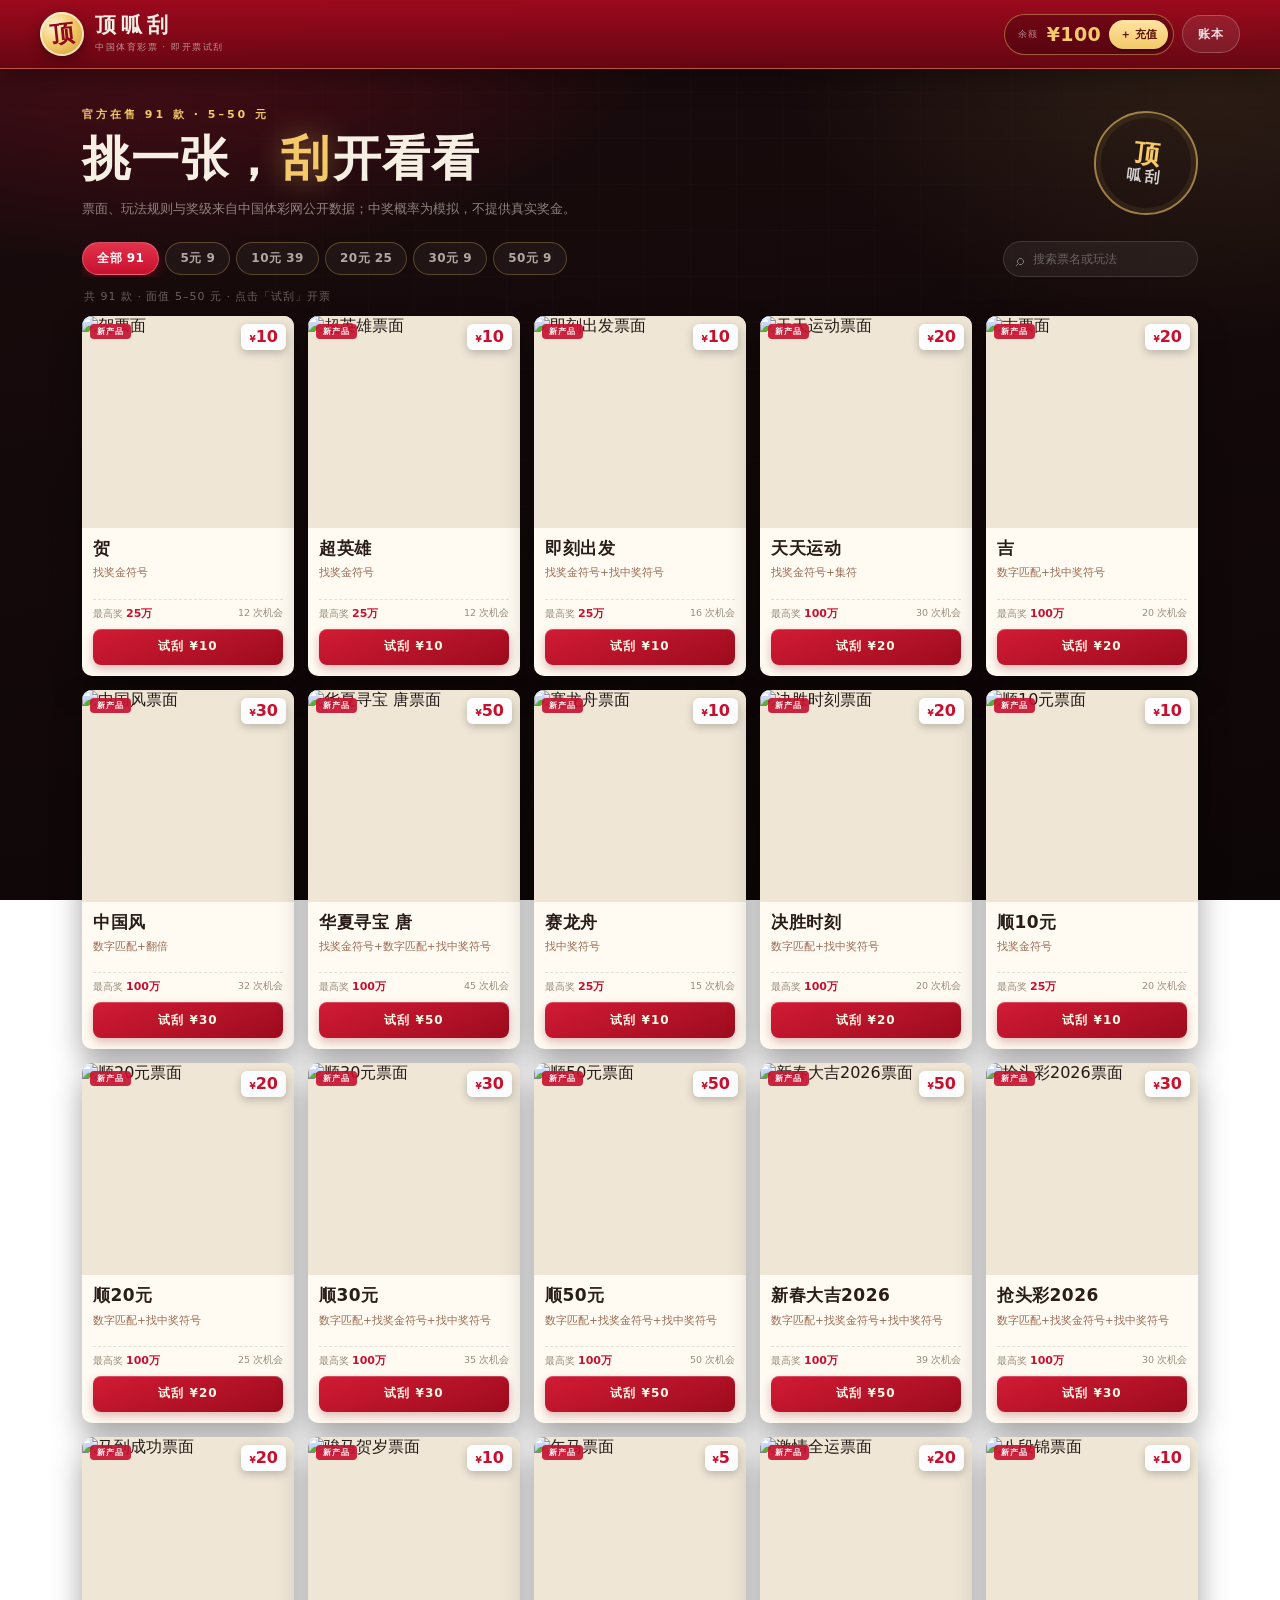
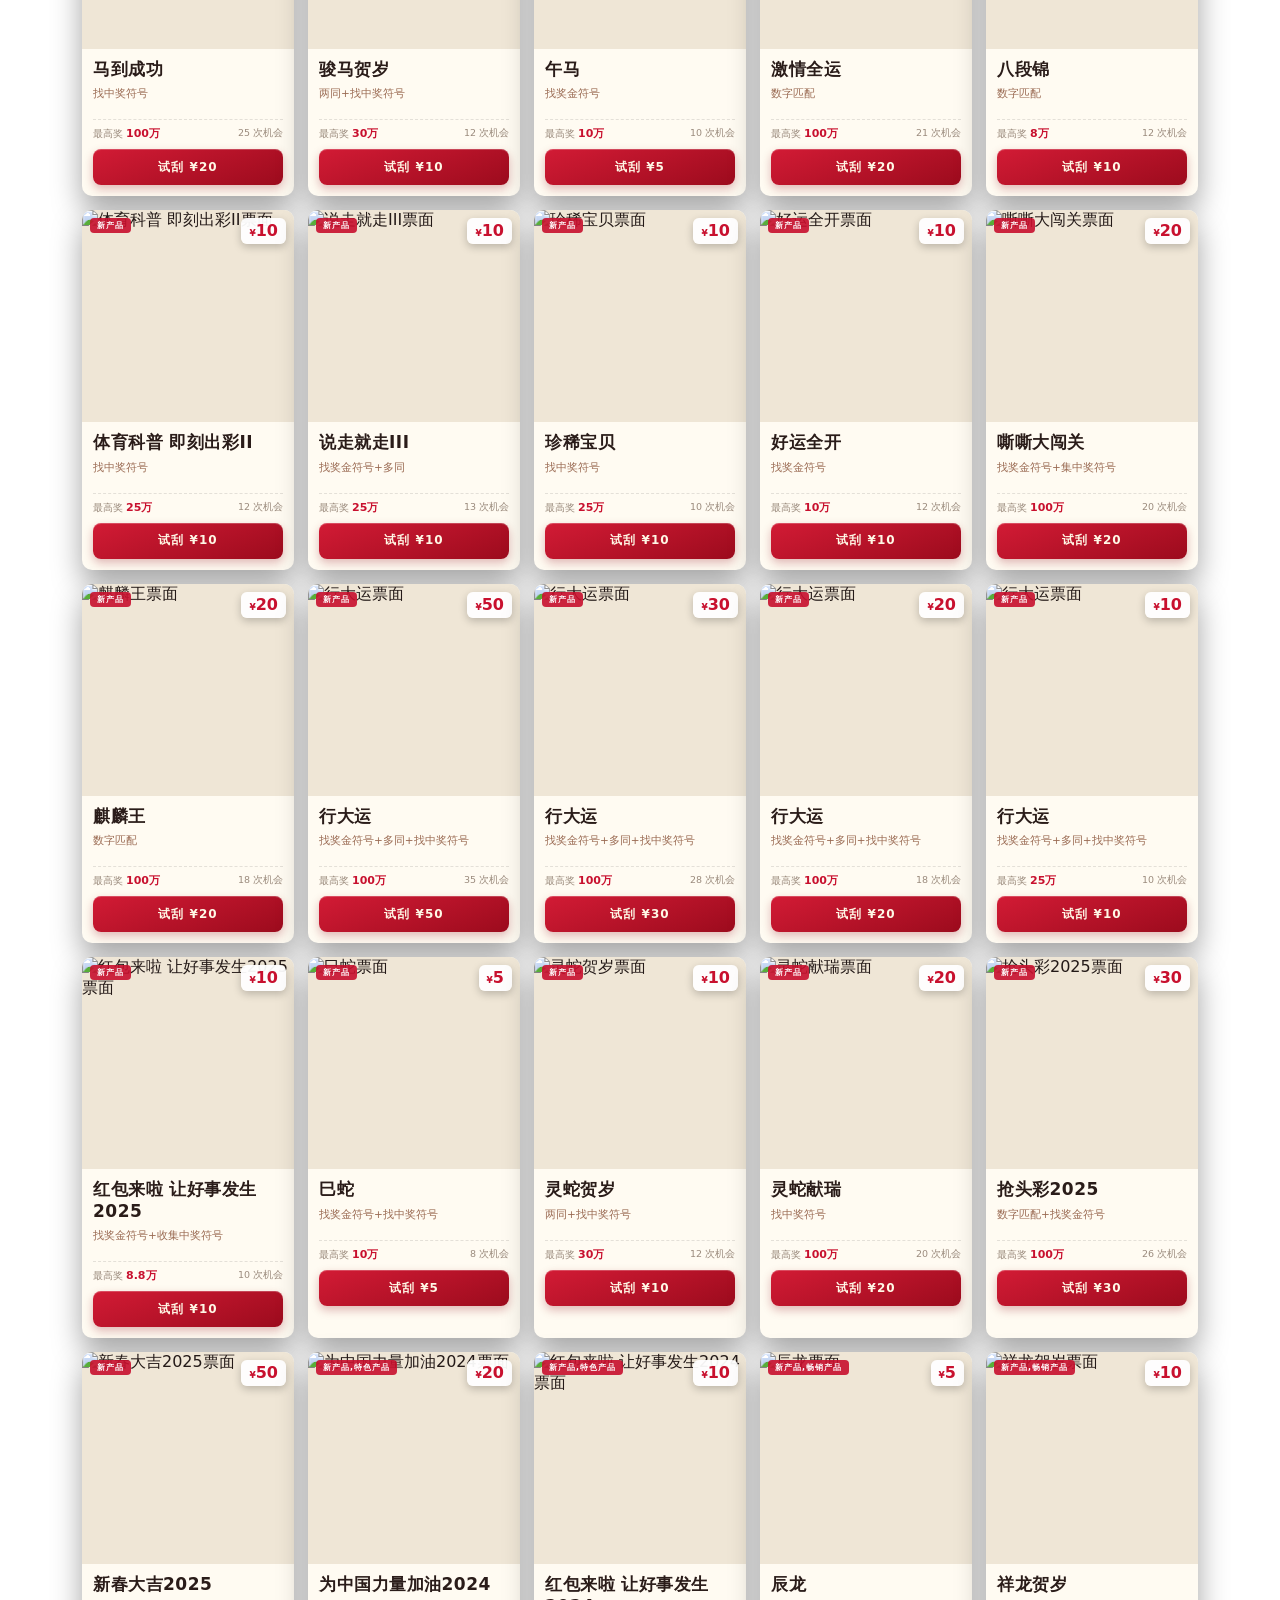
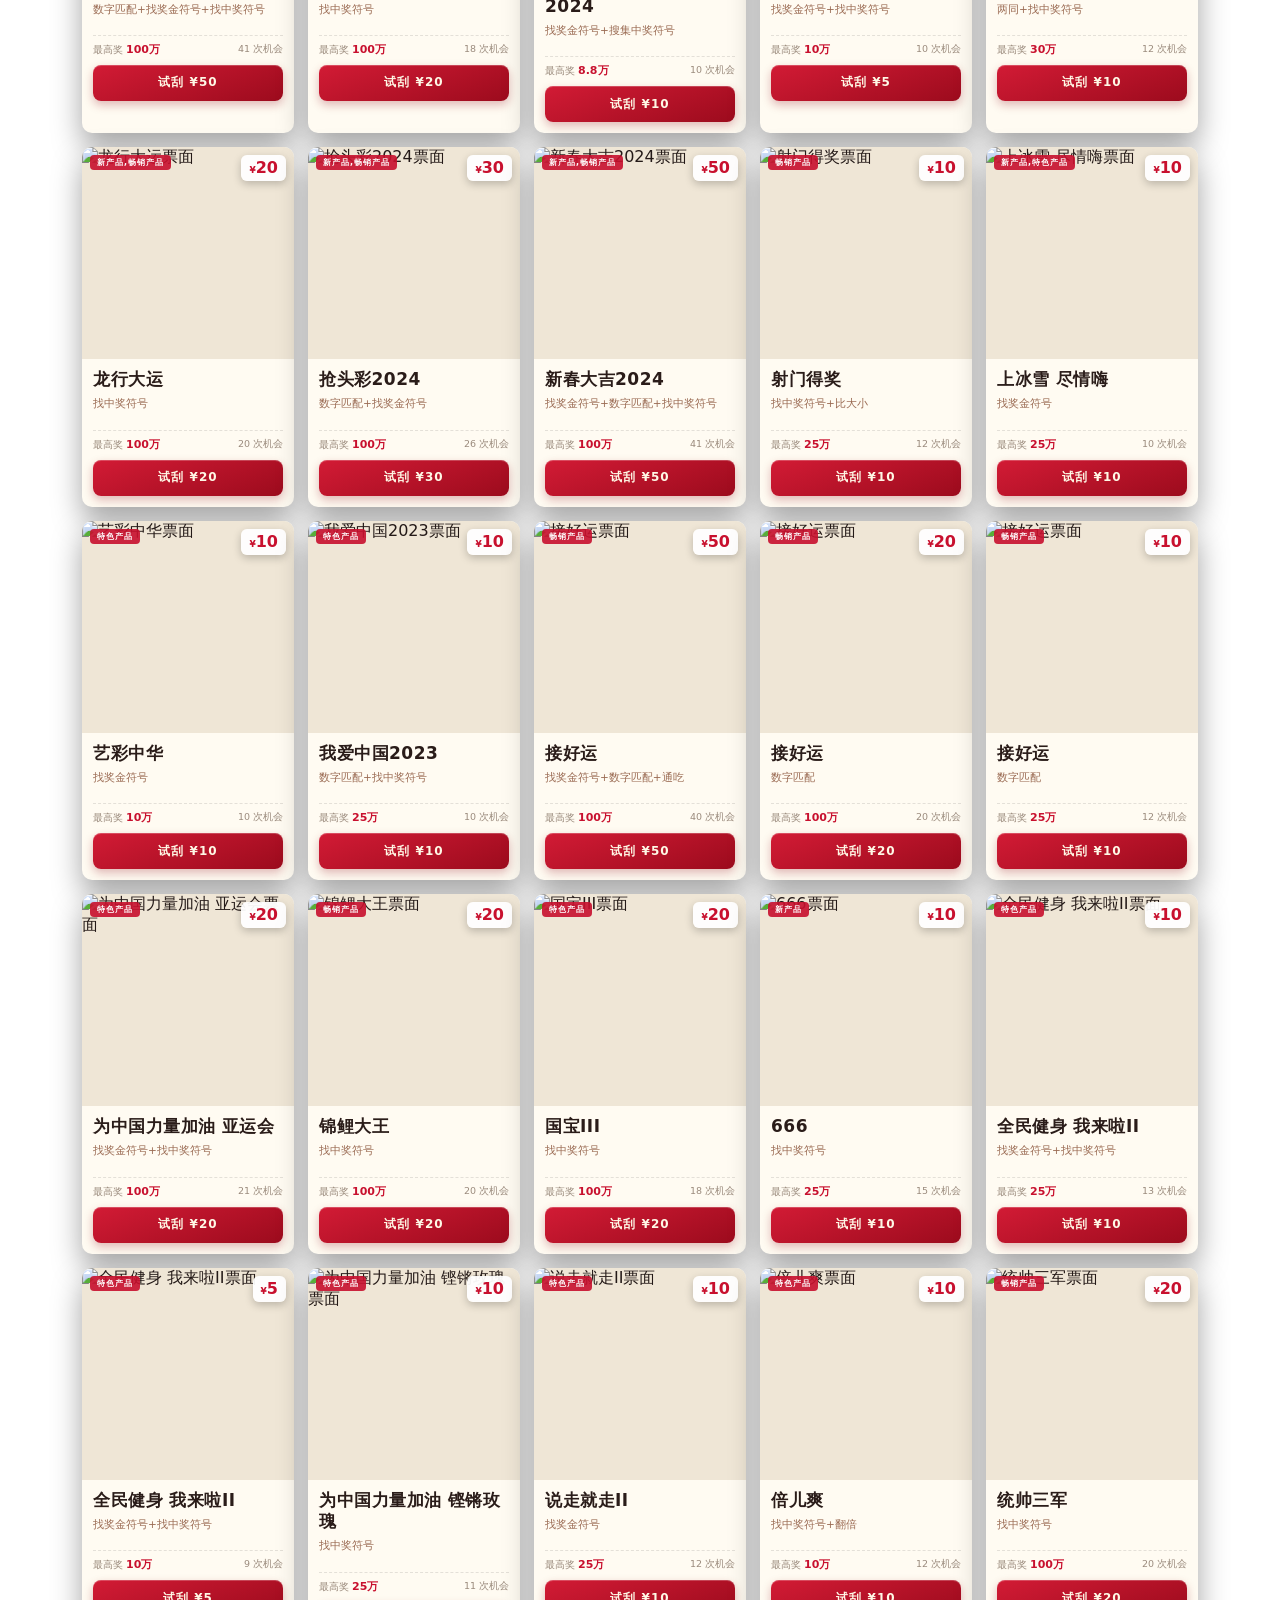
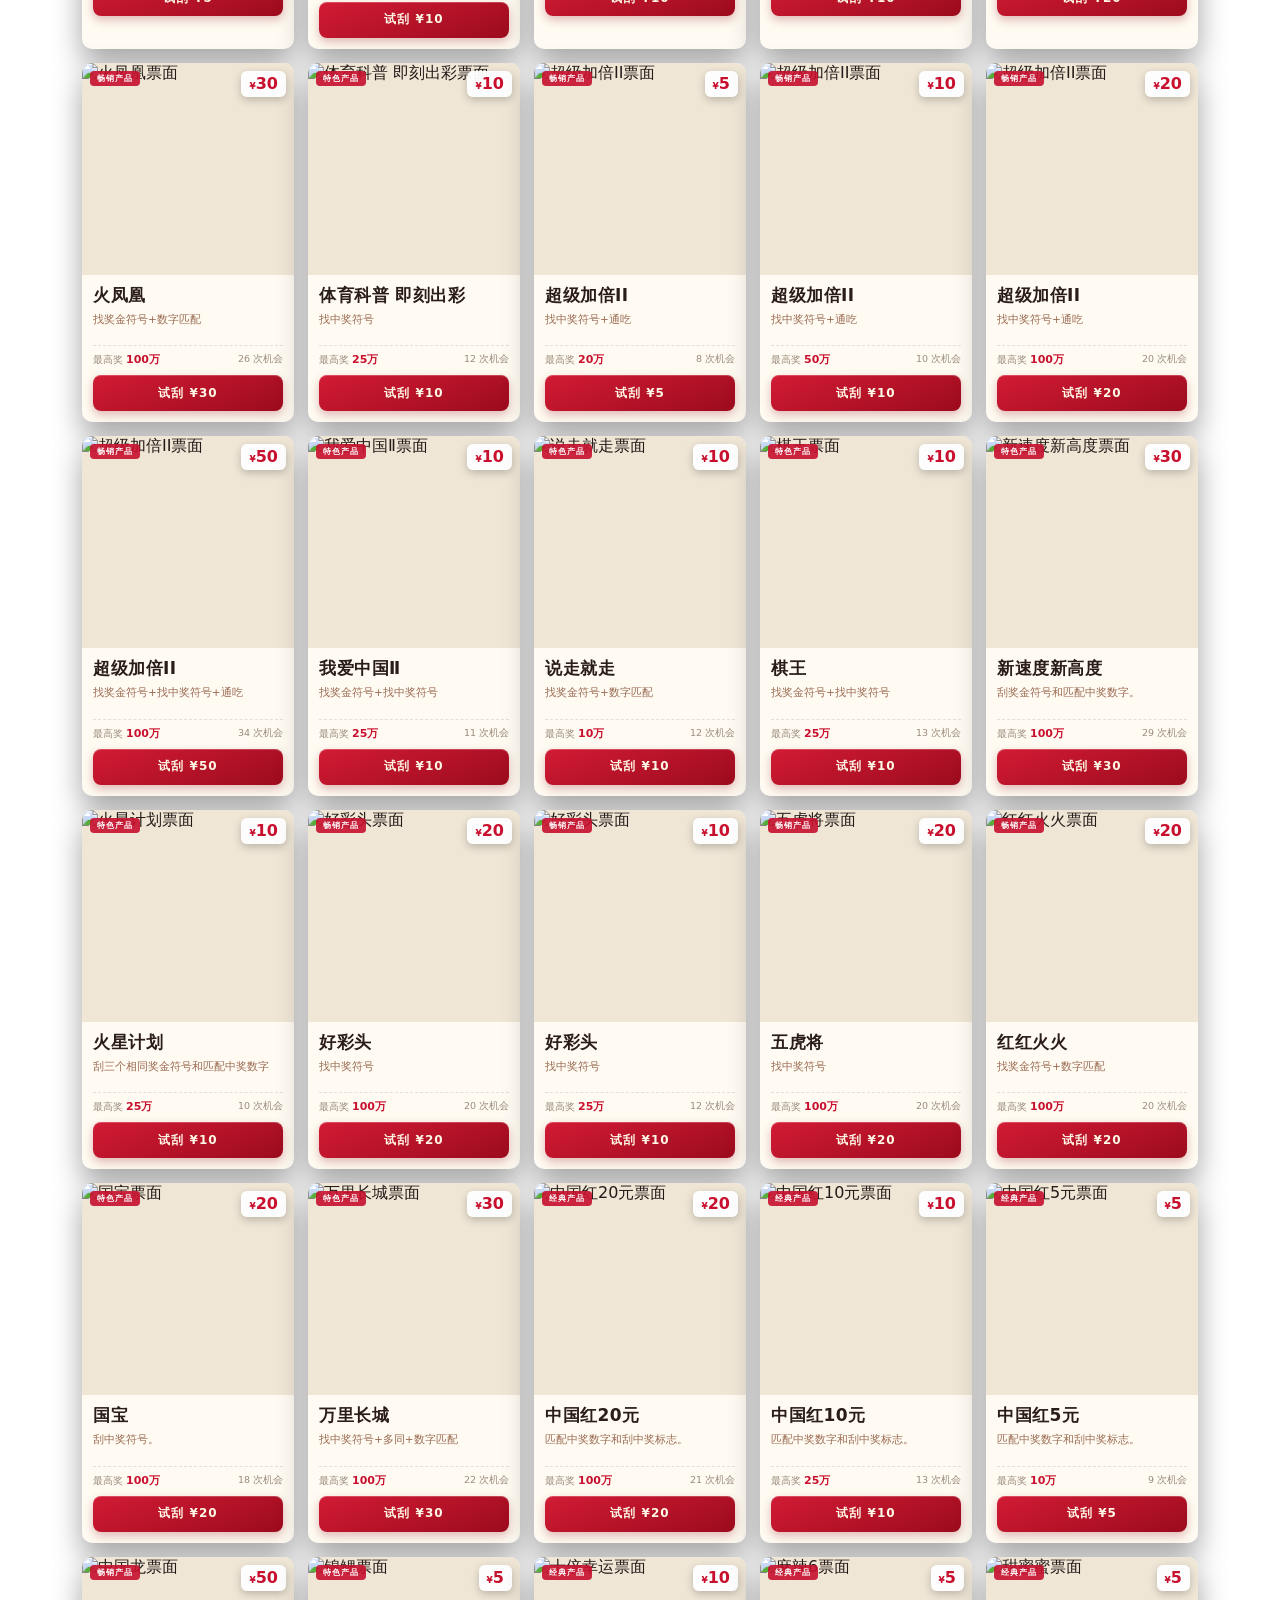
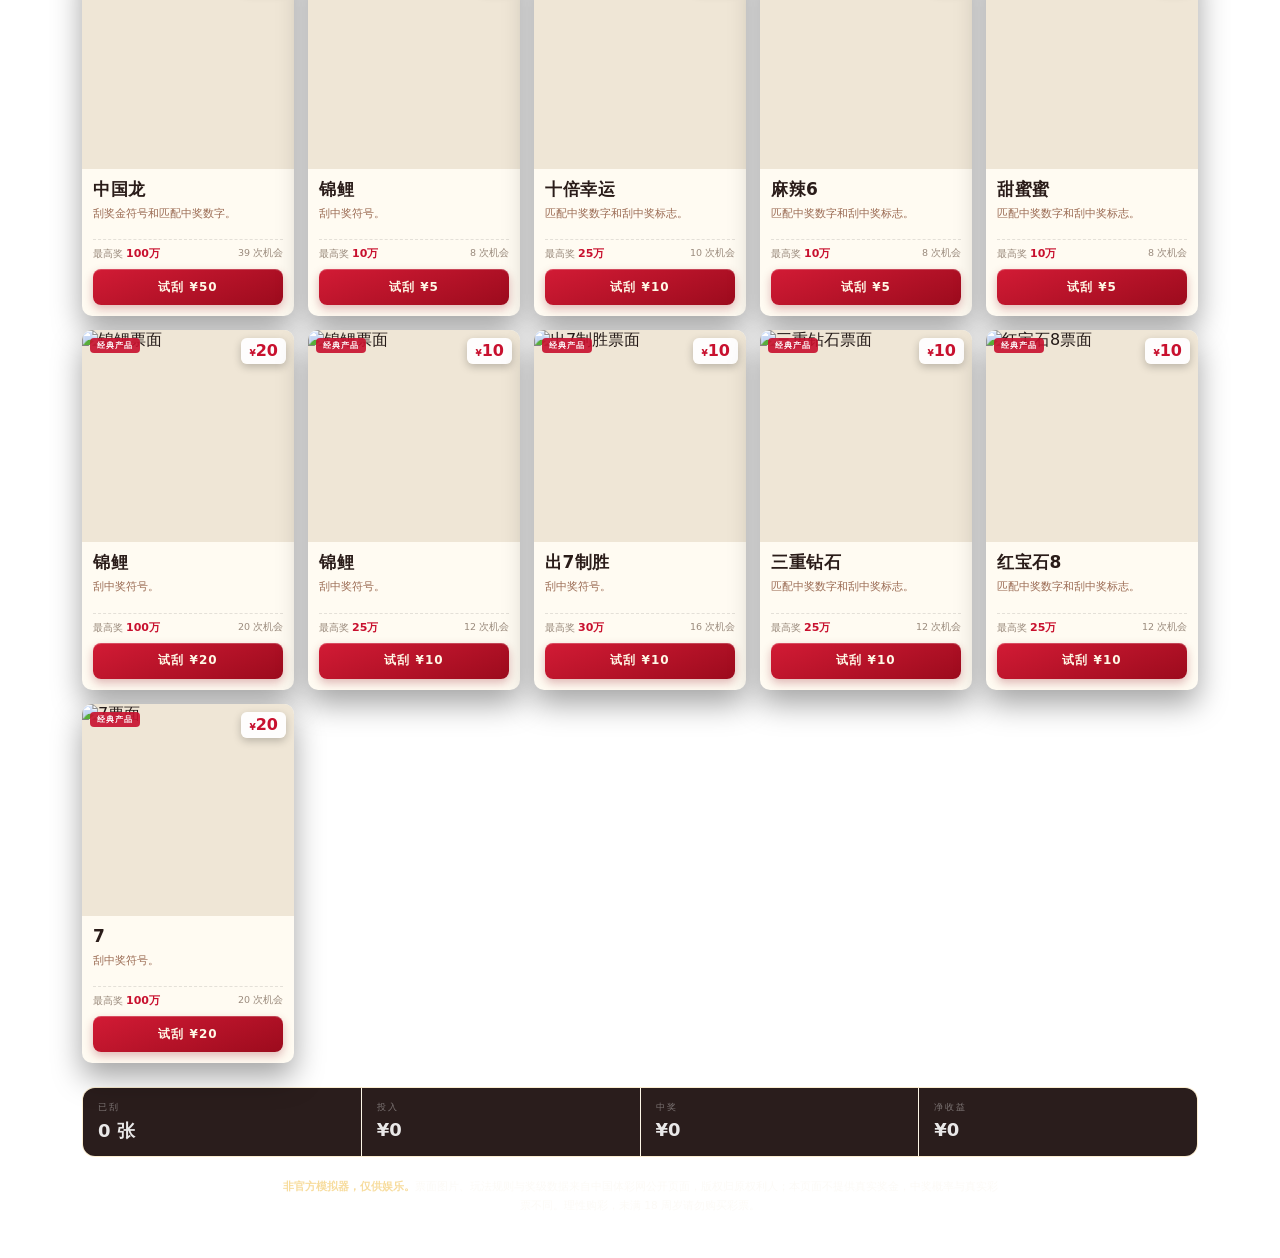
==== sporttery/index.html @ 929746ca "feat: 新增体彩顶呱刮 91 款官方票面试刮" ====
<!DOCTYPE html>
<html lang="zh-CN">
<head>
  <meta charset="UTF-8">
  <meta name="viewport" content="width=device-width, initial-scale=1, viewport-fit=cover">
  <meta name="theme-color" content="#b4121b">
  <title>顶呱刮 · 在线试刮</title>
  <link rel="stylesheet" href="styles.css">
</head>
<body>
  <header class="topbar">
    <div class="brand">
      <span class="brand-badge" aria-hidden="true">顶</span>
      <div class="brand-text">
        <h1>顶呱刮</h1>
        <p>中国体育彩票 · 即开票试刮</p>
      </div>
    </div>
    <div class="top-actions">
      <div class="wallet" id="wallet">
        <span>余额</span>
        <b id="balance">¥100</b>
        <button id="btn-charge" type="button">＋ 充值</button>
      </div>
      <button class="icon-btn" id="btn-stats" type="button">账本</button>
    </div>
  </header>

  <main>
    <section class="hero">
      <div class="hero-copy">
        <p class="kicker">官方在售 91 款 · 5–50 元</p>
        <h2>挑一张，<em>刮</em>开看看</h2>
        <p class="hero-sub">票面、玩法规则与奖级来自中国体彩网公开数据；中奖概率为模拟，不提供真实奖金。</p>
      </div>
      <div class="hero-mark" aria-hidden="true">
        <span>顶</span>
        <b>呱刮</b>
      </div>
    </section>

    <section class="toolbar" aria-label="筛选票种">
      <div class="chips" id="price-chips"></div>
      <label class="search">
        <span aria-hidden="true">⌕</span>
        <input id="search" type="search" placeholder="搜索票名或玩法" autocomplete="off">
      </label>
    </section>

    <p class="result-count" id="result-count"></p>

    <section class="rack" id="rack" aria-label="顶呱刮票库"></section>

    <section class="ledger" aria-label="本局统计">
      <div class="ledger-item"><span>已刮</span><b id="stat-count">0 张</b></div>
      <div class="ledger-item"><span>投入</span><b id="stat-spent">¥0</b></div>
      <div class="ledger-item"><span>中奖</span><b id="stat-won">¥0</b></div>
      <div class="ledger-item"><span>净收益</span><b id="stat-net">¥0</b></div>
    </section>

    <p class="disclaimer">
      <b>非官方模拟器，仅供娱乐。</b>票面图片、玩法规则与奖级数据来自中国体彩网公开页面，版权归原权利人；本页面不提供真实奖金，中奖概率与真实彩票不同。理性购彩，未满 18 周岁请勿购买彩票。
    </p>
  </main>

  <!-- ══════════ 试刮弹层 ══════════ -->
  <div class="modal" id="play-modal" hidden>
    <div class="modal-bg" data-close-play></div>

    <div class="play-panel" role="dialog" aria-modal="true" aria-labelledby="ticket-name">
      <button class="close-btn" id="close-play" type="button" aria-label="关闭">✕</button>

      <div class="ticket-stage">
        <div class="dgg-ticket" id="dgg-ticket">
          <img class="dgg-layer dgg-head" id="layer-head" alt="">
          <div class="dgg-scratch" id="scratch-zone">
            <img class="dgg-layer dgg-mid" id="layer-mid" alt="">
            <img class="dgg-layer dgg-result" id="layer-result" alt="">
            <canvas id="scratch-canvas" aria-label="刮开涂层"></canvas>
            <div class="scratch-hint" id="scratch-hint">
              <span aria-hidden="true">👆</span>按住鼠标 / 手指刮开
            </div>
          </div>
          <img class="dgg-layer dgg-foot" id="layer-foot" alt="">
        </div>
      </div>

      <div class="ticket-info">
        <div>
          <h3 id="ticket-name">—</h3>
          <p id="ticket-play">—</p>
        </div>
        <div class="ticket-face">¥<b id="ticket-price">0</b></div>
      </div>

      <div class="progress">
        <div class="progress-bar"><i id="progress-fill"></i></div>
        <span id="progress-text">已刮开 0%</span>
      </div>

      <div class="play-result" id="play-result" hidden>
        <div class="result-badge" id="result-badge"></div>
        <div class="result-actions" id="result-actions">
          <button class="btn gold" id="btn-redeem" type="button" data-act="redeem">兑奖入账</button>
          <button class="btn red" type="button" data-act="again">再来一张</button>
          <button class="btn ghost" type="button" data-act="stop">收手</button>
        </div>
      </div>

      <details class="rules" id="rules">
        <summary>玩法与奖级 <span id="ticket-chance"></span></summary>
        <p id="ticket-rule"></p>
        <div class="grades" id="grade-list"></div>
      </details>
    </div>
  </div>

  <!-- ══════════ 账本弹层 ══════════ -->
  <div class="modal" id="stats-modal" hidden>
    <div class="modal-bg" data-close-stats></div>

    <div class="stats-panel" role="dialog" aria-modal="true" aria-labelledby="stats-title">
      <header class="stats-head">
        <div>
          <p class="kicker">SCRATCH BOOK</p>
          <h2 id="stats-title">我的试刮账本</h2>
        </div>
        <button class="close-btn close-btn--inline" id="close-stats" type="button" aria-label="关闭">✕</button>
      </header>

      <div class="stats-grid" id="stats-grid"></div>

      <h3 class="stats-sub">最近试刮</h3>
      <ul class="history" id="history-list"></ul>

      <div class="stats-actions">
        <button class="btn gold" id="btn-charge-stats" type="button">模拟充值 ¥100</button>
        <button class="btn ghost" id="btn-reset" type="button">清空记录，重新开始</button>
      </div>

      <p class="stats-note">余额与记录仅保存在本机浏览器（localStorage）。本模拟器不提供真实奖金。</p>
    </div>
  </div>

  <div class="toast" id="toast" role="status" aria-live="polite"></div>

  <script src="tickets.js"></script>
  <script src="app.js"></script>
</body>
</html>
---- sporttery/styles.css ----
/* ═══════════════════════════════════════════════
   中国体育彩票 · 顶呱刮 在线试刮
   ═══════════════════════════════════════════════ */

:root {
  --bg: #150b0c;
  --bg-2: #221012;
  --red: #c8102e;
  --red-2: #8e0a1c;
  --red-soft: #e3324b;
  --gold: #f3c969;
  --gold-2: #d9a53c;
  --paper: #fffbf2;
  --ink: #241a18;
  --muted: #8b7a72;
  --line: rgba(36, 26, 24, 0.12);
  --font-sans: "PingFang SC", "Hiragino Sans GB", "Microsoft YaHei",
    "Noto Sans SC", system-ui, -apple-system, sans-serif;
  --font-num: "Bahnschrift", "DIN Alternate", "Segoe UI", "PingFang SC",
    system-ui, sans-serif;
}

*,
*::before,
*::after {
  box-sizing: border-box;
}

[hidden] {
  display: none !important;
}

html {
  -webkit-text-size-adjust: 100%;
}

body {
  margin: 0;
  min-height: 100vh;
  color: #f6efe4;
  font-family: var(--font-sans);
  background:
    radial-gradient(900px 520px at 12% -6%, rgba(200, 16, 46, 0.4), transparent 62%),
    radial-gradient(800px 600px at 95% 2%, rgba(243, 201, 105, 0.12), transparent 55%),
    linear-gradient(170deg, #1a0c0e 0%, #120809 60%, #0d0607 100%);
  background-attachment: fixed;
  -webkit-font-smoothing: antialiased;
  overflow-x: hidden;
}

body::before {
  content: "";
  position: fixed;
  inset: 0;
  z-index: 0;
  pointer-events: none;
  background-image:
    linear-gradient(rgba(255, 255, 255, 0.016) 1px, transparent 1px),
    linear-gradient(90deg, rgba(255, 255, 255, 0.016) 1px, transparent 1px);
  background-size: 46px 46px;
  mask-image: radial-gradient(circle at 50% 18%, #000 18%, transparent 78%);
}

body.is-locked {
  overflow: hidden;
}

button {
  font-family: inherit;
  color: inherit;
}

/* ─────────── 顶栏 ─────────── */

.topbar {
  position: sticky;
  top: 0;
  z-index: 30;
  display: flex;
  align-items: center;
  justify-content: space-between;
  gap: 14px;
  flex-wrap: wrap;
  padding: 12px clamp(14px, 4vw, 40px);
  background: linear-gradient(180deg, rgba(160, 10, 30, 0.96), rgba(105, 6, 19, 0.96));
  border-bottom: 1px solid rgba(243, 201, 105, 0.4);
  box-shadow: 0 10px 28px rgba(0, 0, 0, 0.35);
  backdrop-filter: blur(10px);
}

.brand {
  display: flex;
  align-items: center;
  gap: 11px;
}

.brand-badge {
  width: 44px;
  height: 44px;
  display: grid;
  place-items: center;
  border-radius: 50%;
  background: radial-gradient(circle at 35% 30%, #fff3d4, #f3c969 45%, #c8922d);
  color: #8e0a1c;
  font-size: 24px;
  font-weight: 900;
  box-shadow:
    inset 0 0 0 2px rgba(255, 255, 255, 0.6),
    0 5px 14px rgba(0, 0, 0, 0.35);
  transform: rotate(-6deg);
}

.brand-text h1 {
  margin: 0;
  font-size: 21px;
  font-weight: 900;
  letter-spacing: 5px;
  line-height: 1.1;
}

.brand-text p {
  margin: 3px 0 0;
  font-size: 9px;
  letter-spacing: 1.5px;
  color: rgba(255, 255, 255, 0.55);
}

.top-actions {
  display: flex;
  align-items: center;
  gap: 8px;
  flex-wrap: wrap;
}

.wallet {
  display: flex;
  align-items: center;
  gap: 8px;
  padding: 5px 5px 5px 13px;
  border-radius: 999px;
  background: rgba(0, 0, 0, 0.22);
  border: 1px solid rgba(243, 201, 105, 0.45);
}

.wallet span {
  font-size: 9px;
  letter-spacing: 1.5px;
  color: rgba(255, 255, 255, 0.5);
}

.wallet b {
  font-family: var(--font-num);
  font-size: 19px;
  color: var(--gold);
  letter-spacing: 0.4px;
}

.wallet.is-bumping b {
  animation: bump 0.5s ease;
}

.wallet.is-shaking {
  animation: shake 0.4s ease;
  border-color: #ff8a95;
}

.wallet button {
  border: 0;
  border-radius: 999px;
  padding: 7px 11px;
  font-size: 11px;
  font-weight: 800;
  color: #5b1008;
  background: linear-gradient(180deg, #ffe3a1, var(--gold));
  cursor: pointer;
  box-shadow: 0 2px 0 rgba(0, 0, 0, 0.25);
}

.wallet button:hover {
  filter: brightness(1.06);
}

.icon-btn {
  height: 38px;
  padding: 0 15px;
  border-radius: 999px;
  border: 1px solid rgba(255, 255, 255, 0.22);
  background: rgba(255, 255, 255, 0.08);
  color: rgba(255, 255, 255, 0.85);
  font-size: 12px;
  font-weight: 700;
  letter-spacing: 1px;
  cursor: pointer;
}

.icon-btn:hover {
  background: rgba(255, 255, 255, 0.14);
}

/* ─────────── 主体 ─────────── */

main {
  position: relative;
  z-index: 1;
  width: min(1180px, 100%);
  margin: 0 auto;
  padding: clamp(20px, 3.6vw, 38px) clamp(14px, 4vw, 32px) 44px;
}

.hero {
  display: flex;
  align-items: center;
  justify-content: space-between;
  gap: 20px;
  margin-bottom: 22px;
}

.kicker {
  margin: 0 0 10px;
  font-size: 11px;
  letter-spacing: 3px;
  color: var(--gold);
  font-weight: 700;
}

.hero h2 {
  margin: 0;
  font-size: clamp(30px, 5vw, 48px);
  line-height: 1.12;
  letter-spacing: 1px;
  font-weight: 900;
}

.hero h2 em {
  font-style: normal;
  color: var(--gold);
  text-shadow: 0 0 30px rgba(243, 201, 105, 0.45);
  padding: 0 3px;
}

.hero-sub {
  margin: 12px 0 0;
  max-width: 620px;
  font-size: 13px;
  line-height: 1.65;
  color: rgba(246, 239, 228, 0.52);
}

.hero-mark {
  flex: none;
  width: 104px;
  height: 104px;
  display: grid;
  place-content: center;
  gap: 0;
  border: 2px solid rgba(243, 201, 105, 0.6);
  border-radius: 50%;
  text-align: center;
  transform: rotate(7deg);
  box-shadow: inset 0 0 0 5px rgba(243, 201, 105, 0.08);
}

.hero-mark span {
  font-size: 26px;
  font-weight: 900;
  color: var(--gold);
  line-height: 1;
}

.hero-mark b {
  font-size: 15px;
  letter-spacing: 3px;
  color: rgba(255, 255, 255, 0.8);
  font-weight: 800;
}

/* ─────────── 筛选 ─────────── */

.toolbar {
  display: flex;
  align-items: center;
  justify-content: space-between;
  gap: 12px;
  flex-wrap: wrap;
  margin-bottom: 12px;
}

.chips {
  display: flex;
  gap: 6px;
  overflow-x: auto;
  padding-bottom: 2px;
  scrollbar-width: none;
}

.chips::-webkit-scrollbar {
  display: none;
}

.chip {
  flex: none;
  border: 1px solid rgba(243, 201, 105, 0.28);
  background: rgba(255, 255, 255, 0.045);
  color: rgba(246, 239, 228, 0.68);
  border-radius: 999px;
  padding: 7px 14px;
  font-size: 12px;
  font-weight: 700;
  letter-spacing: 0.5px;
  cursor: pointer;
  transition: background 0.15s ease, color 0.15s ease;
}

.chip:hover {
  background: rgba(255, 255, 255, 0.09);
}

.chip.is-active {
  background: linear-gradient(180deg, var(--red-soft), var(--red));
  border-color: rgba(255, 255, 255, 0.25);
  color: #fff;
  box-shadow: 0 4px 12px rgba(200, 16, 46, 0.35);
}

.search {
  display: flex;
  align-items: center;
  gap: 7px;
  min-width: 190px;
  padding: 0 12px;
  height: 36px;
  border-radius: 999px;
  background: rgba(255, 255, 255, 0.06);
  border: 1px solid rgba(255, 255, 255, 0.12);
  color: rgba(255, 255, 255, 0.4);
}

.search input {
  width: 100%;
  border: 0;
  outline: 0;
  background: none;
  color: #fff;
  font-size: 12px;
}

.search input::placeholder {
  color: rgba(255, 255, 255, 0.32);
}

.result-count {
  margin: 0 2px 12px;
  font-size: 11px;
  letter-spacing: 1px;
  color: rgba(246, 239, 228, 0.38);
}

/* ─────────── 票库 ─────────── */

.rack {
  display: grid;
  grid-template-columns: repeat(auto-fill, minmax(176px, 1fr));
  gap: 14px;
}

.ticket-card {
  display: flex;
  flex-direction: column;
  overflow: hidden;
  border-radius: 10px;
  background: var(--paper);
  color: var(--ink);
  box-shadow: 0 14px 30px rgba(0, 0, 0, 0.36);
  transform: translateY(0);
  transition: transform 0.2s ease, box-shadow 0.2s ease;
  animation: cardIn 0.4s ease both;
}

.ticket-card:hover {
  transform: translateY(-4px);
  box-shadow: 0 22px 40px rgba(0, 0, 0, 0.46);
}

.card-art {
  position: relative;
  aspect-ratio: 1;
  overflow: hidden;
  background: #efe6d6;
}

.card-art img {
  width: 100%;
  height: 100%;
  object-fit: cover;
  display: block;
  transition: transform 0.3s ease;
}

.ticket-card:hover .card-art img {
  transform: scale(1.025);
}

.card-price {
  position: absolute;
  top: 8px;
  right: 8px;
  z-index: 2;
  padding: 3px 8px 4px;
  border-radius: 6px;
  background: rgba(255, 255, 255, 0.94);
  color: var(--red);
  font-family: var(--font-num);
  font-size: 16px;
  font-weight: 800;
  box-shadow: 0 3px 8px rgba(0, 0, 0, 0.22);
}

.card-price i {
  font-style: normal;
  font-size: 9px;
}

.card-tag {
  position: absolute;
  top: 8px;
  left: 8px;
  z-index: 2;
  padding: 2px 7px;
  border-radius: 4px;
  background: rgba(200, 16, 46, 0.9);
  color: #fff;
  font-size: 8px;
  font-weight: 700;
  letter-spacing: 1px;
}

.card-body {
  display: flex;
  flex-direction: column;
  flex: 1;
  gap: 6px;
  padding: 10px 11px 11px;
}

.card-body h3 {
  margin: 0;
  font-size: 17px;
  line-height: 1.25;
  font-weight: 900;
  letter-spacing: 0.5px;
  color: #2a1c19;
}

.card-play {
  margin: 0;
  min-height: 2.6em;
  font-size: 10.5px;
  line-height: 1.35;
  color: #9a6a52;
  display: -webkit-box;
  -webkit-line-clamp: 2;
  -webkit-box-orient: vertical;
  overflow: hidden;
}

.card-meta {
  display: flex;
  align-items: center;
  justify-content: space-between;
  gap: 6px;
  padding-top: 6px;
  border-top: 1px dashed var(--line);
  font-size: 9.5px;
  color: #9a8a7c;
}

.card-meta b {
  font-family: var(--font-num);
  color: var(--red);
  font-size: 11px;
}

.buy-btn {
  margin-top: 2px;
  min-height: 36px;
  border: 0;
  border-radius: 8px;
  background: linear-gradient(160deg, #d21b35, #9c0b1d);
  color: #fff8e6;
  font-size: 12px;
  font-weight: 800;
  letter-spacing: 1px;
  cursor: pointer;
  box-shadow:
    inset 0 1px 0 rgba(255, 255, 255, 0.22),
    0 4px 10px rgba(140, 10, 25, 0.28);
  transition: filter 0.15s ease, transform 0.15s ease;
}

.buy-btn:hover {
  filter: brightness(1.08);
  transform: translateY(-1px);
}

.buy-btn:active {
  transform: translateY(1px);
}

.buy-btn.is-insufficient {
  background: #ded4c6;
  color: #9b8d80;
  box-shadow: none;
}

.empty {
  grid-column: 1 / -1;
  padding: 50px 20px;
  text-align: center;
  color: rgba(246, 239, 228, 0.4);
  font-size: 13px;
}

/* ─────────── 统计条 ─────────── */

.ledger {
  display: grid;
  grid-template-columns: repeat(4, 1fr);
  gap: 1px;
  margin-top: 24px;
  border-radius: 13px;
  overflow: hidden;
  background: rgba(243, 201, 105, 0.16);
  border: 1px solid rgba(243, 201, 105, 0.18);
}

.ledger-item {
  display: flex;
  flex-direction: column;
  gap: 5px;
  padding: 13px 15px;
  background: rgba(24, 10, 11, 0.92);
}

.ledger-item span {
  font-size: 9px;
  letter-spacing: 2px;
  color: rgba(255, 255, 255, 0.38);
}

.ledger-item b {
  font-family: var(--font-num);
  font-size: 18px;
  color: rgba(255, 255, 255, 0.9);
}

.ledger-item b.is-gain {
  color: #75e0a8;
}

.ledger-item b.is-loss {
  color: #ff8c96;
}

.disclaimer {
  max-width: 720px;
  margin: 20px auto 0;
  text-align: center;
  font-size: 10.5px;
  line-height: 1.75;
  color: rgba(246, 239, 228, 0.32);
}

.disclaimer b {
  color: rgba(243, 201, 105, 0.65);
  font-weight: 600;
}

/* ─────────── 弹层 ─────────── */

.modal {
  position: fixed;
  inset: 0;
  z-index: 50;
  display: grid;
  place-items: center;
  padding: clamp(8px, 3vw, 22px);
  overflow-y: auto;
  overscroll-behavior: contain;
}

.modal-bg {
  position: fixed;
  inset: 0;
  background: rgba(9, 3, 4, 0.84);
  backdrop-filter: blur(8px);
  -webkit-backdrop-filter: blur(8px);
  animation: fadeIn 0.24s ease both;
}

.play-panel {
  position: relative;
  z-index: 1;
  width: min(432px, 100%);
  max-height: calc(100dvh - 20px);
  overflow-y: auto;
  padding: 30px 12px 12px;
  border-radius: 20px;
  background:
    radial-gradient(120% 80% at 50% 0%, rgba(243, 201, 105, 0.12), transparent 60%),
    rgba(26, 10, 12, 0.96);
  border: 1px solid rgba(243, 201, 105, 0.24);
  box-shadow: 0 30px 70px rgba(0, 0, 0, 0.55);
  animation: panelIn 0.3s cubic-bezier(0.2, 0.8, 0.3, 1) both;
  scrollbar-width: thin;
}

.close-btn {
  position: absolute;
  top: 8px;
  right: 9px;
  z-index: 6;
  width: 29px;
  height: 29px;
  display: grid;
  place-items: center;
  border: 1px solid rgba(255, 255, 255, 0.16);
  border-radius: 50%;
  background: rgba(255, 255, 255, 0.06);
  color: rgba(255, 255, 255, 0.65);
  font-size: 12px;
  cursor: pointer;
}

.close-btn:hover {
  background: rgba(255, 255, 255, 0.14);
  color: #fff;
}

.close-btn--inline {
  position: static;
  flex: none;
  width: 32px;
  height: 32px;
  border-color: rgba(36, 26, 24, 0.16);
  color: #7b6b62;
  background: rgba(36, 26, 24, 0.05);
}

/* ─────────── 官方三图层票面 ─────────── */

.ticket-stage {
  padding: 5px;
  border-radius: 8px;
  background: #0b0506;
  box-shadow: inset 0 0 0 1px rgba(255, 255, 255, 0.06);
}

.dgg-ticket {
  position: relative;
  width: 100%;
  aspect-ratio: 1;
  overflow: hidden;
  border-radius: 3px;
  background: #f3ead9;
  box-shadow: 0 10px 26px rgba(0, 0, 0, 0.4);
}

.dgg-layer {
  position: absolute;
  left: 0;
  display: block;
  width: 100%;
  pointer-events: none;
  user-select: none;
  -webkit-user-select: none;
}

.dgg-head {
  top: 0;
  height: 48.9655%;
  object-fit: fill;
}

.dgg-foot {
  top: 77.4138%;
  height: 22.5862%;
  object-fit: fill;
}

.dgg-scratch {
  position: absolute;
  top: 48.9655%;
  left: 0;
  width: 100%;
  height: 28.4483%;
  overflow: hidden;
  background: #f3ead9;
}

.dgg-mid,
.dgg-result {
  top: 0;
  height: 100%;
  object-fit: fill;
}

.dgg-result {
  z-index: 1;
}

#scratch-canvas {
  position: absolute;
  inset: 0;
  z-index: 2;
  width: 100%;
  height: 100%;
  touch-action: none;
  cursor: crosshair;
  transition: opacity 0.34s ease, transform 0.34s ease, filter 0.34s ease;
}

#scratch-canvas.is-fading {
  opacity: 0;
  transform: scale(1.03);
  filter: blur(2px);
  pointer-events: none;
}

.scratch-hint {
  position: absolute;
  left: 50%;
  bottom: 7px;
  z-index: 3;
  display: flex;
  align-items: center;
  gap: 6px;
  padding: 5px 11px;
  border-radius: 999px;
  background: rgba(30, 20, 15, 0.56);
  color: rgba(255, 255, 255, 0.9);
  font-size: 10px;
  letter-spacing: 0.5px;
  white-space: nowrap;
  transform: translateX(-50%);
  pointer-events: none;
  backdrop-filter: blur(3px);
  animation: hintPulse 2s ease-in-out infinite;
}

.scratch-hint span {
  font-size: 13px;
  animation: fingerSwipe 1.6s ease-in-out infinite;
}

/* ─────────── 票面信息 ─────────── */

.ticket-info {
  display: flex;
  align-items: flex-start;
  justify-content: space-between;
  gap: 12px;
  padding: 10px 4px 0;
}

.ticket-info h3 {
  margin: 0;
  font-size: 20px;
  font-weight: 900;
  letter-spacing: 1px;
  line-height: 1.2;
}

.ticket-info p {
  margin: 3px 0 0;
  font-size: 10.5px;
  color: rgba(255, 255, 255, 0.5);
  letter-spacing: 0.4px;
}

.ticket-face {
  flex: none;
  font-family: var(--font-num);
  font-size: 13px;
  color: var(--gold);
  font-weight: 700;
}

.ticket-face b {
  font-size: 24px;
  letter-spacing: 0.5px;
}

.progress {
  display: flex;
  align-items: center;
  gap: 9px;
  padding: 9px 4px 0;
  font-size: 10px;
  color: rgba(255, 255, 255, 0.42);
}

.progress-bar {
  flex: 1;
  height: 4px;
  border-radius: 99px;
  background: rgba(255, 255, 255, 0.1);
  overflow: hidden;
}

.progress-bar i {
  display: block;
  width: 0;
  height: 100%;
  border-radius: inherit;
  background: linear-gradient(90deg, #d9a53c, #f3c969);
  box-shadow: 0 0 9px rgba(243, 201, 105, 0.6);
  transition: width 0.16s ease;
}

.play-result {
  margin-top: 10px;
  padding: 10px;
  border-radius: 13px;
  background: rgba(255, 255, 255, 0.045);
  border: 1px solid rgba(255, 255, 255, 0.08);
  animation: resultIn 0.3s ease both;
}

.play-result.is-win {
  border-color: rgba(243, 201, 105, 0.55);
  background:
    radial-gradient(120% 130% at 50% 0%, rgba(243, 201, 105, 0.22), transparent 65%),
    rgba(243, 201, 105, 0.06);
}

.result-badge {
  display: flex;
  align-items: center;
  justify-content: center;
  gap: 10px;
  flex-wrap: wrap;
  padding: 2px 0 9px;
}

.result-kicker {
  font-size: 12px;
  font-weight: 800;
  letter-spacing: 2.5px;
  color: rgba(255, 255, 255, 0.6);
}

.play-result.is-win .result-kicker {
  color: var(--gold);
}

.result-amount {
  font-family: var(--font-num);
  font-size: 27px;
  font-weight: 900;
  line-height: 1;
  color: var(--gold);
  text-shadow: 0 0 22px rgba(243, 201, 105, 0.35);
}

.result-amount.is-muted {
  font-size: 14px;
  font-weight: 600;
  letter-spacing: 2px;
  color: rgba(255, 255, 255, 0.42);
  text-shadow: none;
}

.result-actions {
  display: flex;
  gap: 7px;
  flex-wrap: wrap;
}

.btn {
  flex: 1;
  min-width: 96px;
  min-height: 41px;
  padding: 0 12px;
  border-radius: 9px;
  border: 1px solid transparent;
  font-size: 12px;
  font-weight: 800;
  letter-spacing: 0.8px;
  cursor: pointer;
}

.btn:hover {
  filter: brightness(1.07);
}

.btn:disabled {
  opacity: 0.6;
  cursor: default;
  filter: none;
}

.btn.gold {
  color: #3b2508;
  background: linear-gradient(180deg, #ffe3a1, var(--gold));
  border-color: rgba(255, 227, 161, 0.7);
}

.btn.red {
  color: #fff8e6;
  background: linear-gradient(160deg, #d21b35, #9c0b1d);
  border-color: rgba(243, 201, 105, 0.4);
}

.btn.ghost {
  color: rgba(255, 255, 255, 0.68);
  background: rgba(255, 255, 255, 0.05);
  border-color: rgba(255, 255, 255, 0.14);
}

/* ─────────── 规则 ─────────── */

.rules {
  margin-top: 10px;
  padding: 9px 11px;
  border-radius: 10px;
  background: rgba(255, 255, 255, 0.045);
  border: 1px solid rgba(255, 255, 255, 0.07);
  font-size: 11px;
  line-height: 1.6;
  color: rgba(255, 255, 255, 0.6);
}

.rules summary {
  cursor: pointer;
  font-weight: 800;
  letter-spacing: 0.5px;
  color: var(--gold);
  font-size: 11.5px;
}

.rules summary span {
  margin-left: 5px;
  font-weight: 500;
  color: rgba(255, 255, 255, 0.4);
  font-size: 9.5px;
  letter-spacing: 0.2px;
}

.rules p {
  margin: 8px 0 0;
}

.grades {
  display: grid;
  grid-template-columns: 1fr 1fr;
  gap: 2px 14px;
  margin-top: 8px;
  padding-top: 7px;
  border-top: 1px dashed rgba(255, 255, 255, 0.1);
}

.grade-row {
  display: flex;
  align-items: center;
  justify-content: space-between;
  gap: 8px;
  padding: 2px 0;
  font-size: 10px;
  color: rgba(255, 255, 255, 0.5);
}

.grade-row b {
  font-family: var(--font-num);
  color: rgba(255, 255, 255, 0.8);
  font-weight: 700;
}

/* ─────────── 账本 ─────────── */

.stats-panel {
  position: relative;
  z-index: 1;
  width: min(600px, 100%);
  max-height: calc(100dvh - 20px);
  overflow-y: auto;
  padding: clamp(18px, 4vw, 26px);
  border-radius: 19px;
  background:
    radial-gradient(120% 90% at 100% 0%, rgba(200, 16, 46, 0.1), transparent 55%),
    var(--paper);
  color: var(--ink);
  box-shadow: 0 30px 70px rgba(0, 0, 0, 0.5);
  animation: panelIn 0.3s ease both;
  scrollbar-width: thin;
}

.stats-head {
  display: flex;
  align-items: flex-start;
  justify-content: space-between;
  gap: 14px;
  padding-bottom: 12px;
  border-bottom: 1px solid var(--line);
}

.stats-head .kicker {
  margin-bottom: 4px;
  color: var(--red);
  font-size: 8px;
}

.stats-head h2 {
  margin: 0;
  font-size: 22px;
  letter-spacing: 2px;
  font-weight: 900;
}

.stats-grid {
  display: grid;
  grid-template-columns: repeat(3, 1fr);
  gap: 8px;
  margin: 14px 0 18px;
}

.stat-card {
  padding: 9px 11px;
  border-radius: 10px;
  background: #f8efdf;
  border: 1px solid rgba(36, 26, 24, 0.08);
}

.stat-card span {
  display: block;
  margin-bottom: 3px;
  font-size: 9px;
  letter-spacing: 1px;
  color: #9a8a7c;
}

.stat-card b {
  font-family: var(--font-num);
  font-size: 18px;
  color: #2a1c19;
}

.stat-card b.is-gain {
  color: #158052;
}

.stat-card b.is-loss {
  color: #b4121b;
}

.stats-sub {
  margin: 0 0 7px;
  font-size: 11px;
  letter-spacing: 1.5px;
  color: #8b7a72;
}

.history {
  list-style: none;
  margin: 0 0 16px;
  padding: 0;
  border-radius: 10px;
  border: 1px solid var(--line);
  background: #fffdf8;
  max-height: 180px;
  overflow-y: auto;
}

.history li {
  display: flex;
  align-items: center;
  justify-content: space-between;
  gap: 10px;
  padding: 7px 11px;
  border-bottom: 1px solid rgba(36, 26, 24, 0.06);
  font-size: 11px;
}

.history li:last-child {
  border-bottom: 0;
}

.history-name {
  font-weight: 700;
  color: #2a1c19;
}

.history-meta {
  color: #a1927a;
  font-size: 9.5px;
  margin-left: 7px;
}

.history-prize {
  font-family: var(--font-num);
  font-weight: 800;
  color: var(--red);
  white-space: nowrap;
}

.history-prize.is-zero {
  color: #a1927a;
  font-weight: 500;
}

.history-empty {
  justify-content: center !important;
  padding: 18px !important;
  color: #a1927a;
}

.stats-actions {
  display: flex;
  gap: 8px;
  flex-wrap: wrap;
}

.stats-actions .btn {
  flex: 1;
  min-width: 140px;
}

.stats-actions .btn.ghost {
  color: #6f5f55;
  background: rgba(36, 26, 24, 0.04);
  border-color: rgba(36, 26, 24, 0.14);
}

.stats-note {
  margin: 11px 0 0;
  text-align: center;
  font-size: 10px;
  line-height: 1.6;
  color: #a1927a;
}

/* ─────────── 提示 ─────────── */

.toast {
  position: fixed;
  left: 50%;
  bottom: max(24px, env(safe-area-inset-bottom));
  z-index: 120;
  max-width: calc(100vw - 30px);
  padding: 10px 18px;
  border-radius: 999px;
  background: rgba(26, 12, 14, 0.96);
  border: 1px solid rgba(243, 201, 105, 0.4);
  color: #f8f0e2;
  font-size: 12px;
  text-align: center;
  opacity: 0;
  pointer-events: none;
  transform: translate(-50%, 14px);
  box-shadow: 0 12px 28px rgba(0, 0, 0, 0.45);
  transition: opacity 0.2s ease, transform 0.2s ease;
}

.toast.is-show {
  opacity: 1;
  transform: translate(-50%, 0);
}

/* ─────────── 动画 ─────────── */

@keyframes fadeIn {
  from { opacity: 0; }
  to { opacity: 1; }
}

@keyframes panelIn {
  from { opacity: 0; transform: translateY(16px) scale(0.98); }
  to { opacity: 1; transform: translateY(0) scale(1); }
}

@keyframes cardIn {
  from { opacity: 0; transform: translateY(10px); }
  to { opacity: 1; transform: translateY(0); }
}

@keyframes resultIn {
  from { opacity: 0; transform: translateY(8px); }
  to { opacity: 1; transform: translateY(0); }
}

@keyframes hintPulse {
  0%, 100% { opacity: 0.85; }
  50% { opacity: 1; }
}

@keyframes fingerSwipe {
  0%, 100% { transform: translateX(-3px) rotate(-10deg); }
  50% { transform: translateX(3px) rotate(-10deg); }
}

@keyframes bump {
  0% { transform: scale(1); }
  35% { transform: scale(1.16); }
  100% { transform: scale(1); }
}

@keyframes shake {
  0%, 100% { transform: translateX(0); }
  20% { transform: translateX(-5px); }
  40% { transform: translateX(5px); }
  60% { transform: translateX(-3px); }
  80% { transform: translateX(3px); }
}

/* ─────────── 响应式 ─────────── */

@media (max-width: 720px) {
  .topbar {
    padding: 10px 12px;
    gap: 9px;
  }

  .brand-badge {
    width: 36px;
    height: 36px;
    font-size: 20px;
  }

  .brand-text h1 {
    font-size: 17px;
    letter-spacing: 3px;
  }

  .brand-text p {
    display: none;
  }

  .wallet b {
    font-size: 17px;
  }

  .wallet button {
    padding: 6px 9px;
    font-size: 10px;
  }

  .icon-btn {
    height: 34px;
    padding: 0 11px;
    font-size: 11px;
  }

  .hero {
    margin-bottom: 18px;
  }

  .hero-mark {
    display: none;
  }

  .hero h2 {
    font-size: 31px;
  }

  .hero-sub {
    font-size: 12px;
  }

  .toolbar {
    gap: 9px;
  }

  .search {
    width: 100%;
    min-width: 0;
  }

  .rack {
    grid-template-columns: repeat(2, 1fr);
    gap: 10px;
  }

  .card-body {
    padding: 9px 9px 10px;
    gap: 5px;
  }

  .card-body h3 {
    font-size: 15px;
  }

  .card-play {
    font-size: 9.5px;
  }

  .card-meta {
    font-size: 8.5px;
  }

  .ledger {
    grid-template-columns: repeat(2, 1fr);
    margin-top: 18px;
  }

  .ledger-item {
    padding: 10px 12px;
  }

  .ledger-item b {
    font-size: 16px;
  }

  .play-panel {
    width: 100%;
    padding: 26px 8px 8px;
    border-radius: 16px;
  }

  .ticket-info h3 {
    font-size: 18px;
  }

  .ticket-face b {
    font-size: 21px;
  }

  .result-amount {
    font-size: 24px;
  }

  .btn {
    min-width: 84px;
    font-size: 11.5px;
  }

  .stats-grid {
    grid-template-columns: repeat(2, 1fr);
  }

  .stats-panel {
    padding: 16px 13px;
  }
}

@media (max-width: 380px) {
  .rack {
    gap: 8px;
  }

  .card-body h3 {
    font-size: 14px;
  }

  .buy-btn {
    font-size: 11px;
  }

  .grades {
    grid-template-columns: 1fr;
  }
}

@media (prefers-reduced-motion: reduce) {
  *,
  *::before,
  *::after {
    animation-duration: 0.01ms !important;
    animation-iteration-count: 1 !important;
    transition-duration: 0.01ms !important;
  }
}
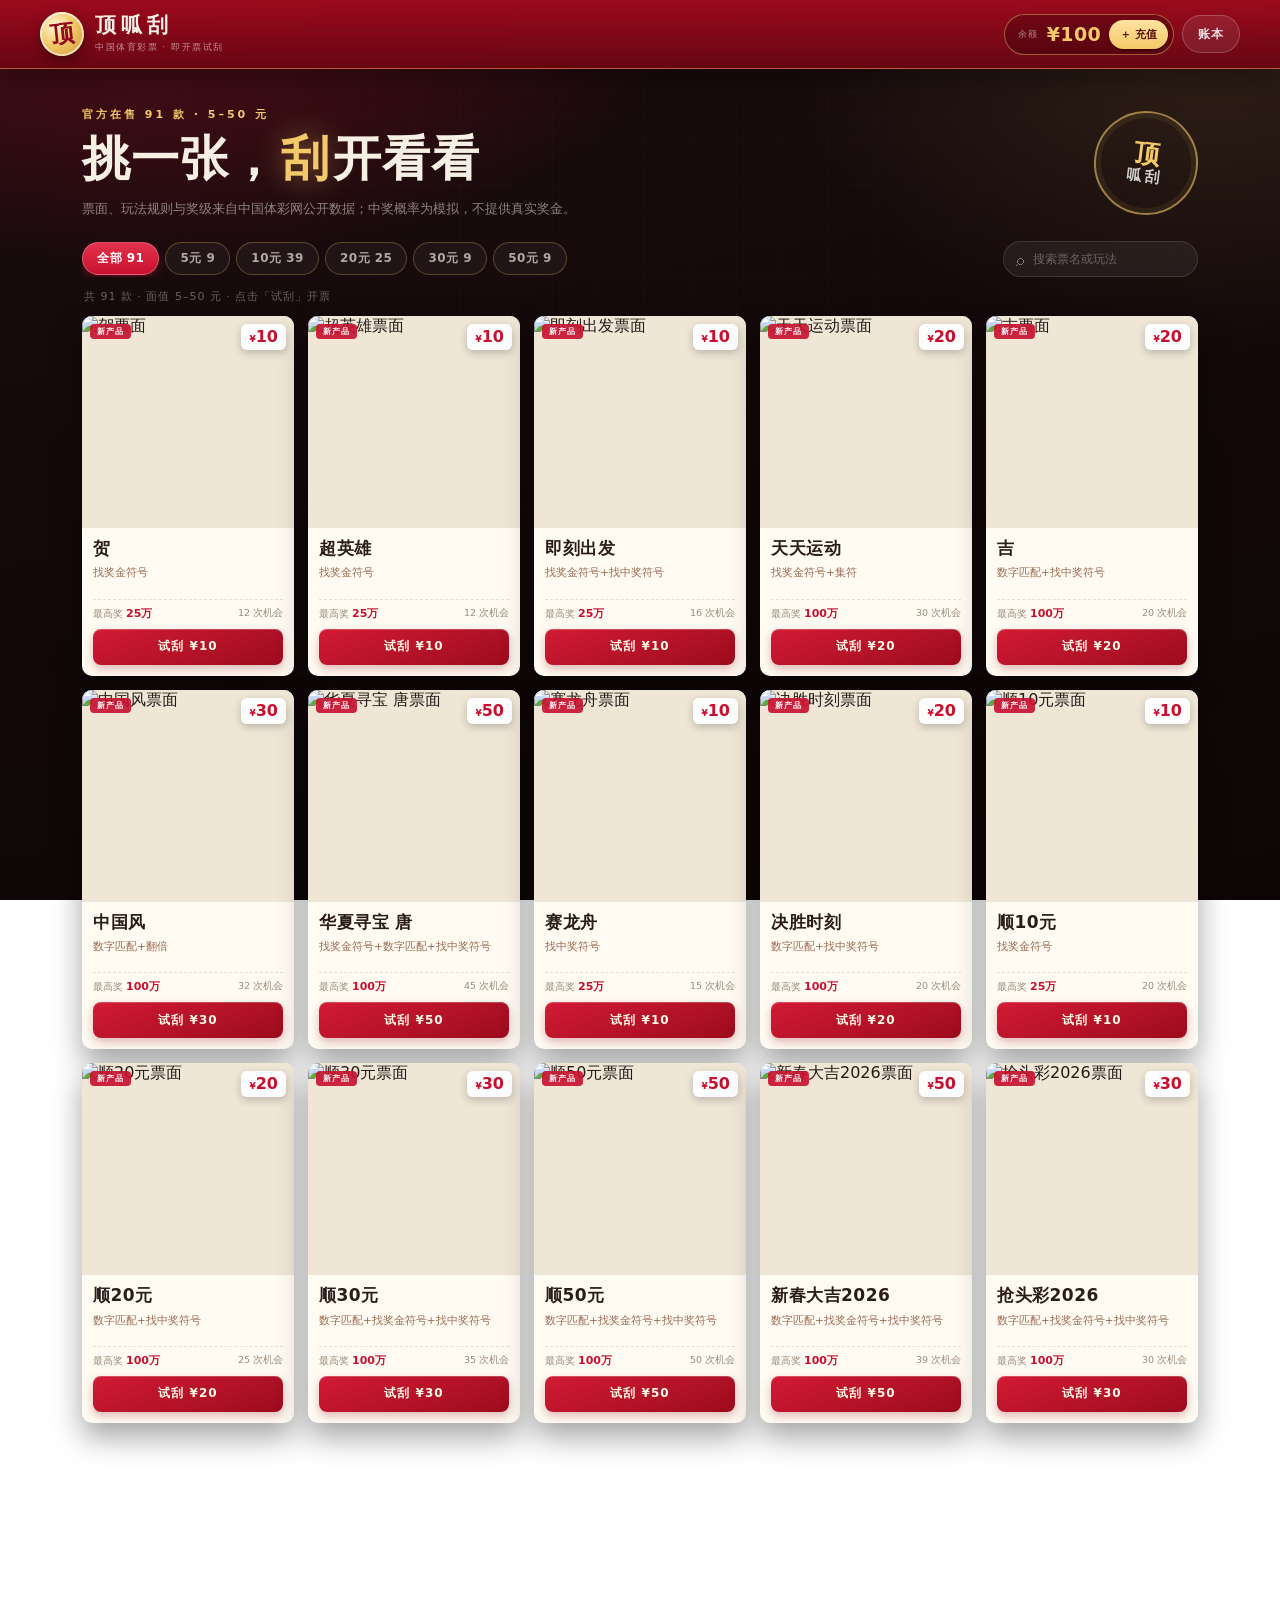
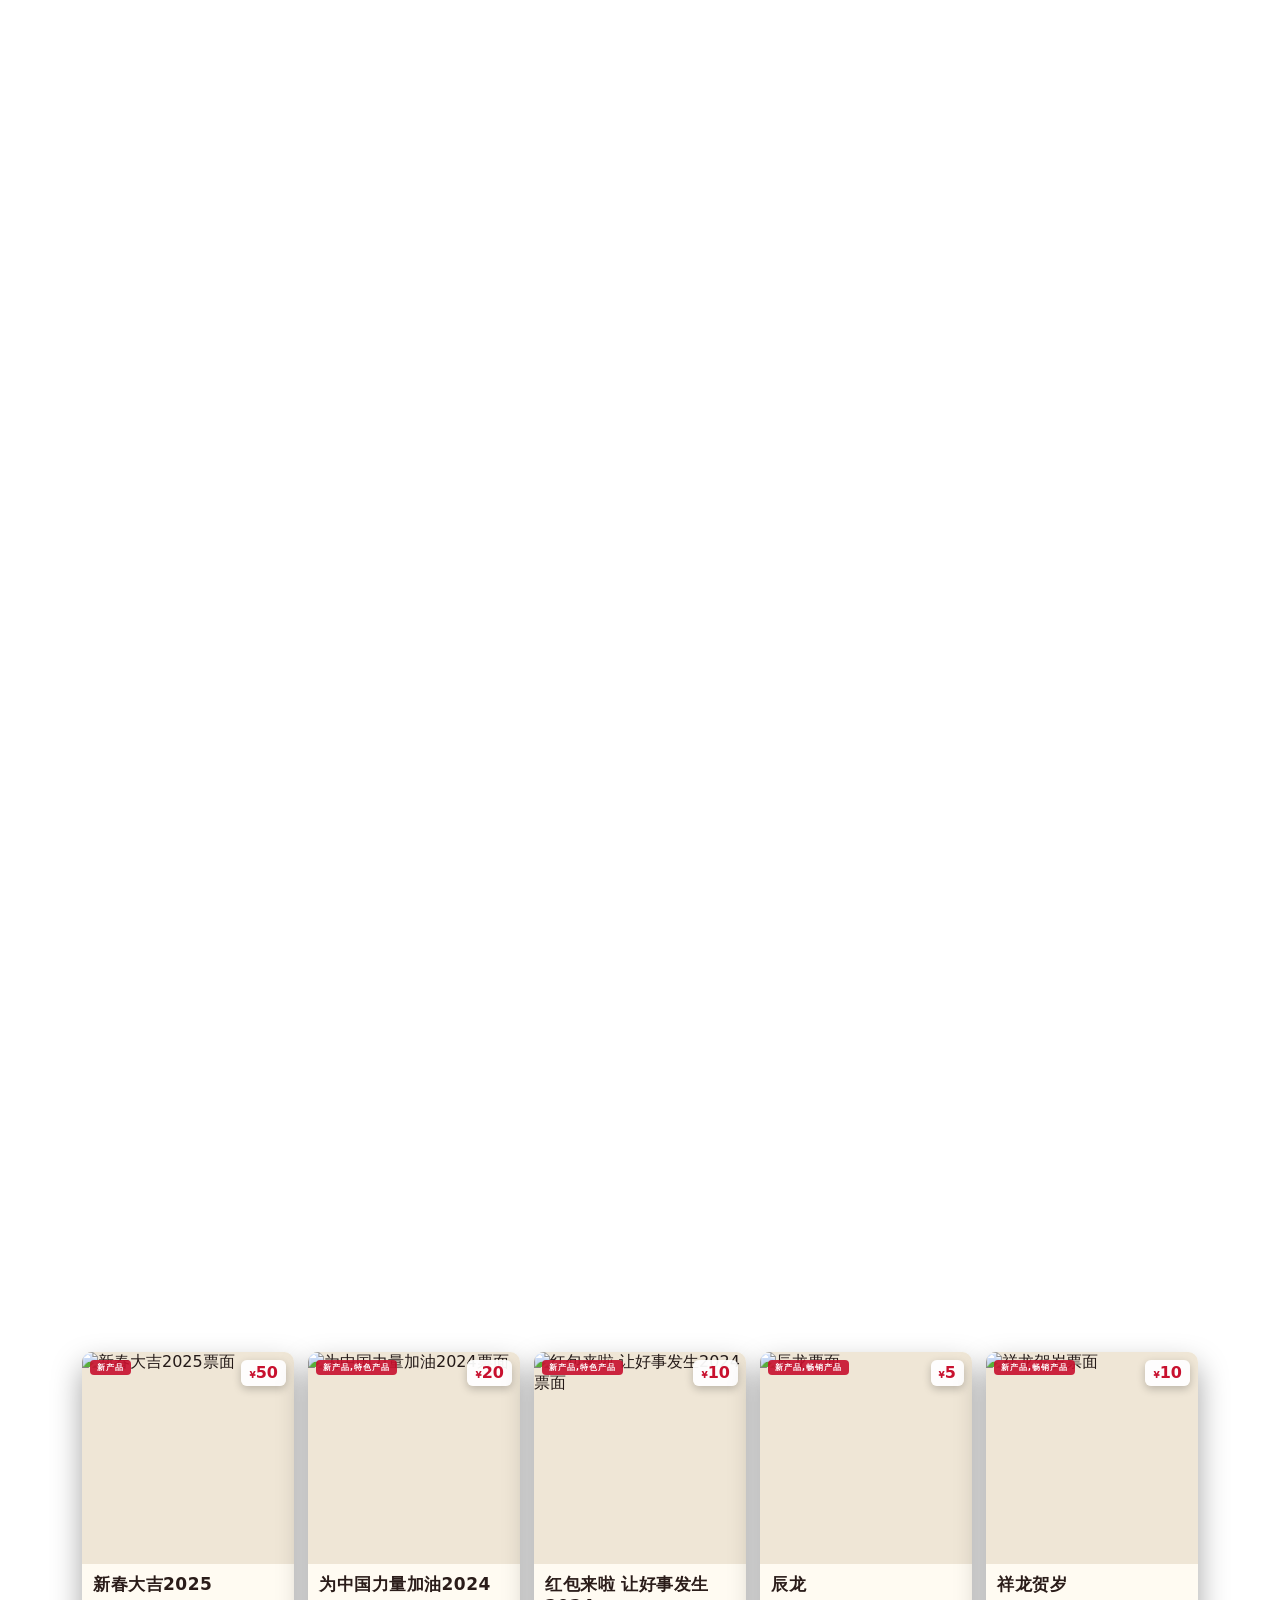
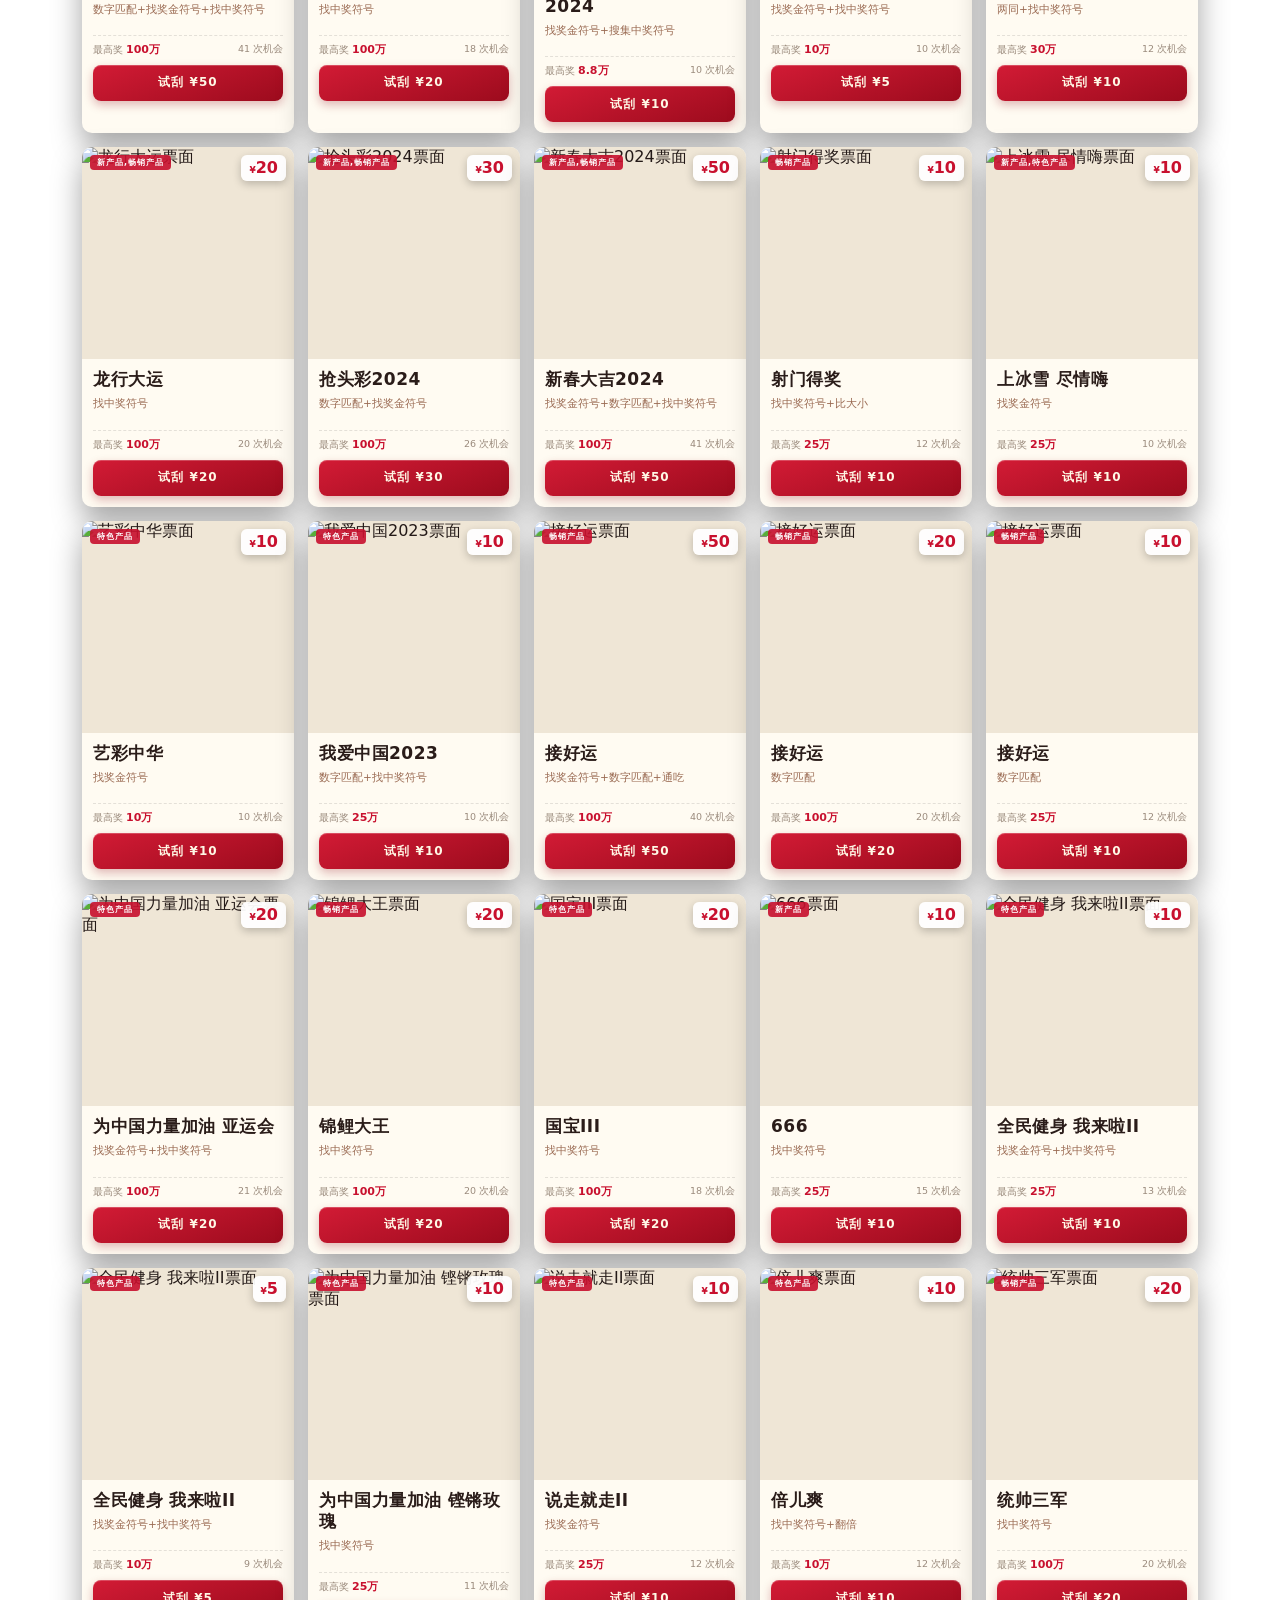
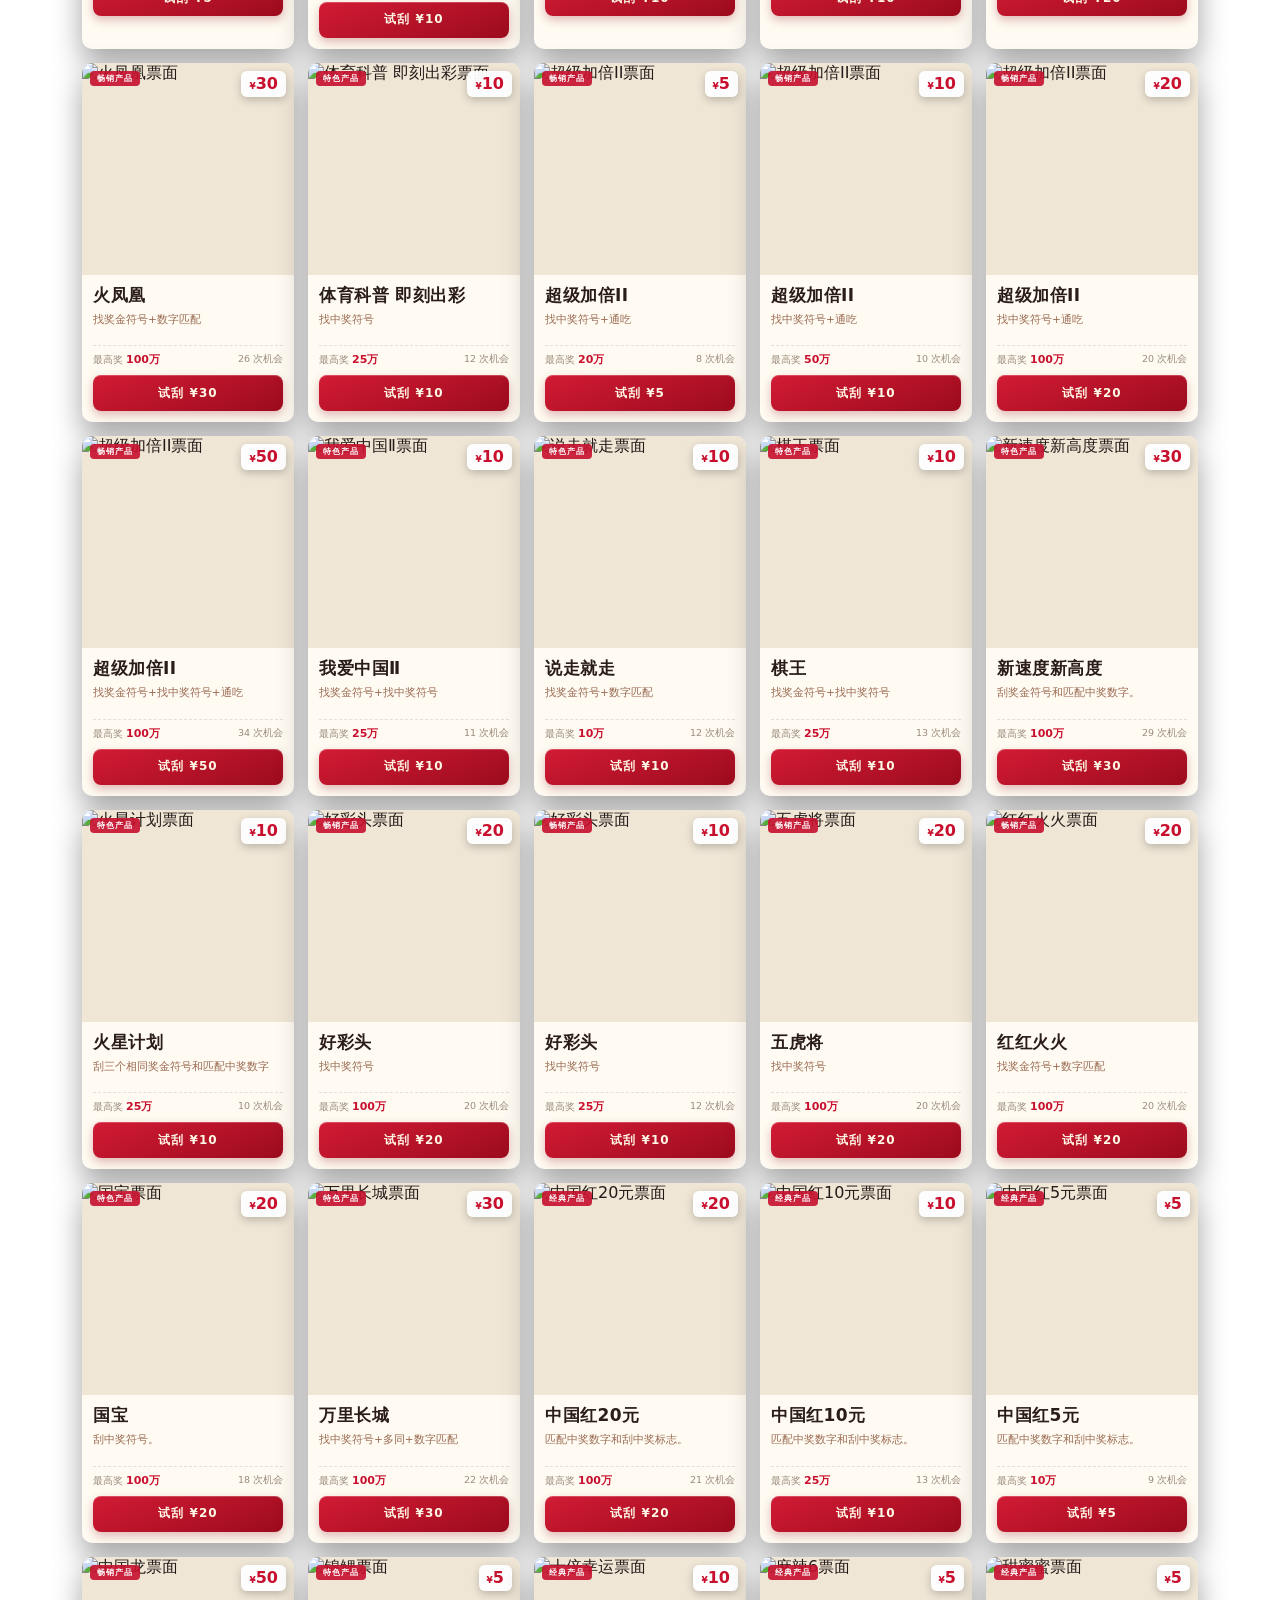
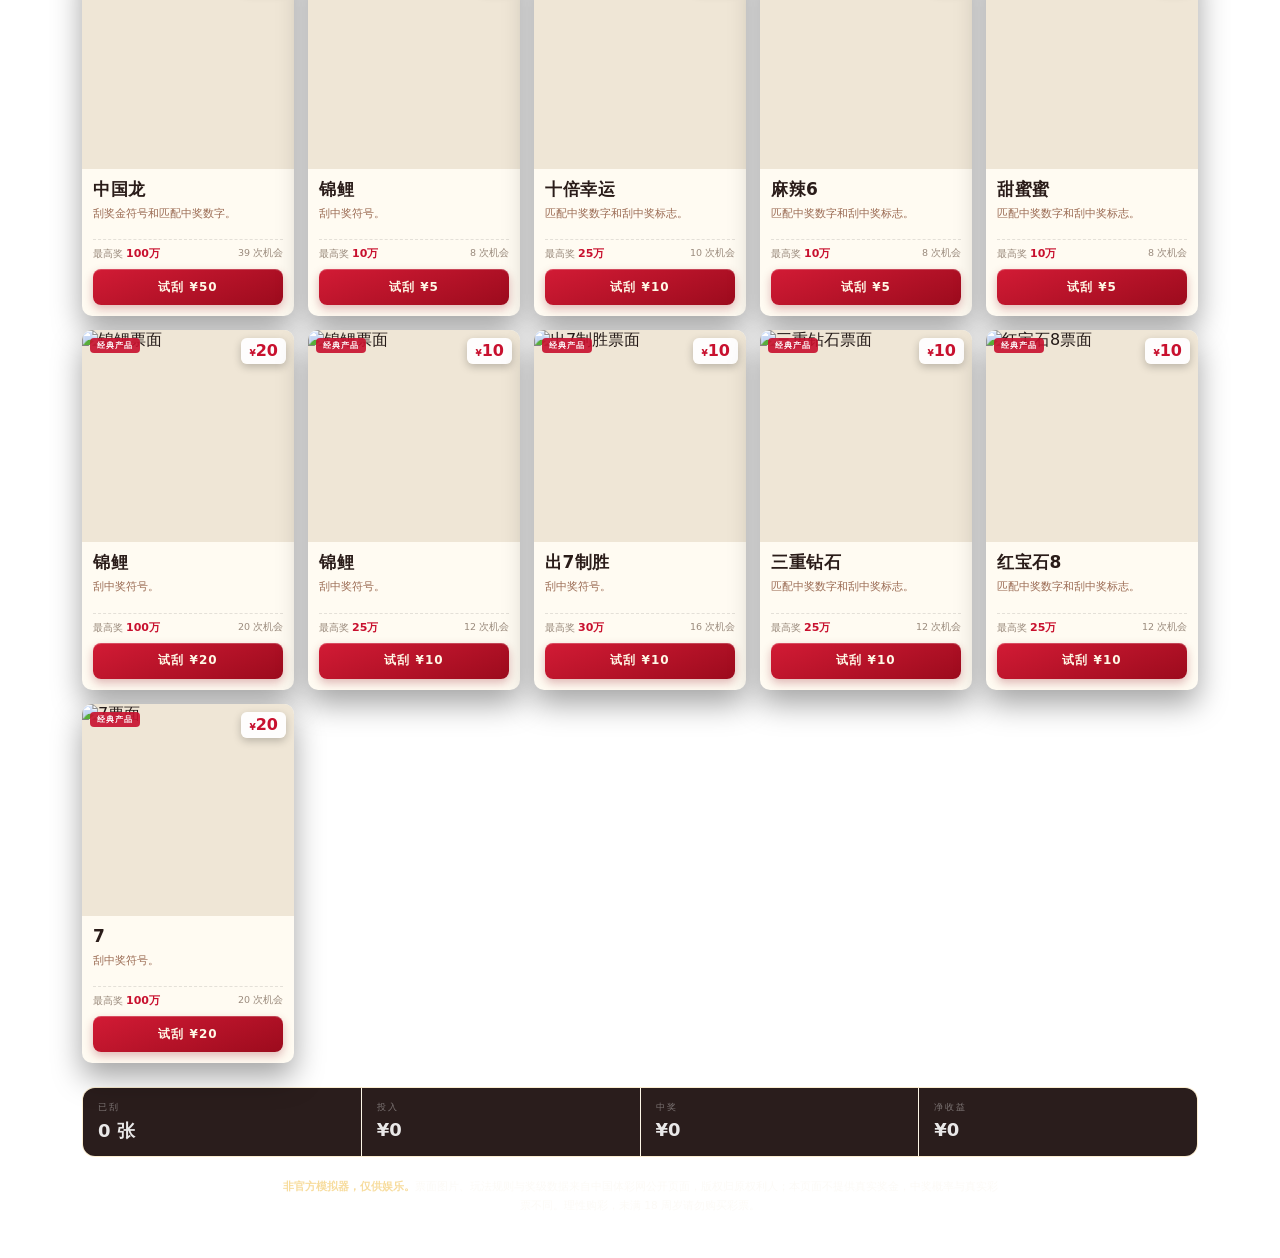
==== commit e6a62229: "fix: 静态资源加版本号，避免手机缓存旧逻辑" ====
--- a/sporttery/index.html
+++ b/sporttery/index.html
@@ -4,8 +4,11 @@
   <meta charset="UTF-8">
   <meta name="viewport" content="width=device-width, initial-scale=1, viewport-fit=cover">
   <meta name="theme-color" content="#b4121b">
+  <meta http-equiv="Cache-Control" content="no-cache, no-store, must-revalidate">
+  <meta http-equiv="Pragma" content="no-cache">
+  <meta http-equiv="Expires" content="0">
   <title>顶呱刮 · 在线试刮</title>
-  <link rel="stylesheet" href="styles.css">
+  <link rel="stylesheet" href="styles.css?v=20261124b">
 </head>
 <body>
   <header class="topbar">
@@ -72,46 +75,68 @@
 
       <div class="ticket-stage">
         <div class="dgg-ticket" id="dgg-ticket">
-          <img class="dgg-layer dgg-head" id="layer-head" alt="">
-          <div class="dgg-scratch" id="scratch-zone">
-            <img class="dgg-layer dgg-mid" id="layer-mid" alt="">
-            <img class="dgg-layer dgg-result" id="layer-result" alt="">
-            <canvas id="scratch-canvas" aria-label="刮开涂层"></canvas>
-            <div class="scratch-hint" id="scratch-hint">
-              <span aria-hidden="true">👆</span>按住鼠标 / 手指刮开
+          <div class="dgg-face">
+            <img class="dgg-layer dgg-head" id="layer-head" alt="">
+            <div class="dgg-scratch" id="scratch-zone">
+              <img class="dgg-layer dgg-mid" id="layer-mid" alt="">
+              <img class="dgg-layer dgg-result" id="layer-result" alt="">
+              <canvas id="scratch-canvas" aria-label="刮开涂层"></canvas>
+              <div class="scratch-hint" id="scratch-hint">
+                <span aria-hidden="true">👆</span>按住鼠标 / 手指刮开
+              </div>
+            </div>
+            <img class="dgg-layer dgg-foot" id="layer-foot" alt="">
+          </div>
+
+          <div class="dgg-stub">
+            <div class="stub-title">
+              <div>
+                <h3 id="ticket-name">—</h3>
+                <p id="ticket-play">—</p>
+              </div>
+              <div class="stub-price">¥<b id="ticket-price">0</b></div>
+            </div>
+
+            <div class="stub-progress">
+              <div class="progress-bar"><i id="progress-fill"></i></div>
+              <span id="progress-text">已刮开 0%</span>
+            </div>
+
+            <div class="stub-top">
+              <span class="stub-side">兑奖联</span>
+              <div class="stub-main">
+                <div class="stub-row"><span>票号</span><b id="stub-sn">—</b></div>
+                <div class="stub-row"><span>中奖机会</span><b id="stub-chance">—</b></div>
+                <div class="stub-row"><span>票种</span><b>顶呱刮</b></div>
+              </div>
+              <span class="stub-sim">模拟票<br>仅供演示</span>
+            </div>
+            <div class="stub-barcode" id="stub-barcode" aria-hidden="true"></div>
+            <p class="stub-tip">刮开票面中部覆盖层，按玩法规则判断是否中奖。中奖后点击「兑奖入账」，奖金计入模拟余额。</p>
+
+            <details class="rules" id="rules">
+              <summary>玩法与奖级 <span id="ticket-chance"></span></summary>
+              <p id="ticket-rule"></p>
+              <div class="grades" id="grade-list"></div>
+            </details>
+
+            <p class="stub-note">本票为在线模拟试刮，不提供真实奖金 · 请理性购彩</p>
+            <div class="stub-bottom">
+              <span>中国体育彩票 · 顶呱刮</span>
+              <span>www.lottery.gov.cn</span>
+            </div>
+
+            <div class="play-result" id="play-result" hidden>
+              <div class="result-badge" id="result-badge"></div>
+              <div class="result-actions" id="result-actions">
+                <button class="btn gold" id="btn-redeem" type="button" data-act="redeem">兑奖入账</button>
+                <button class="btn red" type="button" data-act="again">再来一张</button>
+                <button class="btn ghost" type="button" data-act="stop">收手</button>
+              </div>
             </div>
           </div>
-          <img class="dgg-layer dgg-foot" id="layer-foot" alt="">
         </div>
       </div>
-
-      <div class="ticket-info">
-        <div>
-          <h3 id="ticket-name">—</h3>
-          <p id="ticket-play">—</p>
-        </div>
-        <div class="ticket-face">¥<b id="ticket-price">0</b></div>
-      </div>
-
-      <div class="progress">
-        <div class="progress-bar"><i id="progress-fill"></i></div>
-        <span id="progress-text">已刮开 0%</span>
-      </div>
-
-      <div class="play-result" id="play-result" hidden>
-        <div class="result-badge" id="result-badge"></div>
-        <div class="result-actions" id="result-actions">
-          <button class="btn gold" id="btn-redeem" type="button" data-act="redeem">兑奖入账</button>
-          <button class="btn red" type="button" data-act="again">再来一张</button>
-          <button class="btn ghost" type="button" data-act="stop">收手</button>
-        </div>
-      </div>
-
-      <details class="rules" id="rules">
-        <summary>玩法与奖级 <span id="ticket-chance"></span></summary>
-        <p id="ticket-rule"></p>
-        <div class="grades" id="grade-list"></div>
-      </details>
     </div>
   </div>
 
@@ -144,7 +169,7 @@
 
   <div class="toast" id="toast" role="status" aria-live="polite"></div>
 
-  <script src="tickets.js"></script>
-  <script src="app.js"></script>
+  <script src="tickets.js?v=20261124b"></script>
+  <script src="app.js?v=20261124b"></script>
 </body>
 </html>
--- a/sporttery/styles.css
+++ b/sporttery/styles.css
@@ -600,7 +600,7 @@
 .play-panel {
   position: relative;
   z-index: 1;
-  width: min(432px, 100%);
+  width: min(520px, 100%);
   max-height: calc(100dvh - 20px);
   overflow-y: auto;
   padding: 30px 12px 12px;
@@ -657,12 +657,21 @@
 
 .dgg-ticket {
   position: relative;
+  display: flex;
+  flex-direction: column;
+  width: 100%;
+  overflow: hidden;
+  border-radius: 3px;
+  background: #fbf5e6;
+  box-shadow: 0 10px 26px rgba(0, 0, 0, 0.4);
+}
+
+.dgg-face {
+  position: relative;
   width: 100%;
   aspect-ratio: 1;
   overflow: hidden;
-  border-radius: 3px;
   background: #f3ead9;
-  box-shadow: 0 10px 26px rgba(0, 0, 0, 0.4);
 }
 
 .dgg-layer {
@@ -706,6 +715,246 @@
 
 .dgg-result {
   z-index: 1;
+}
+
+/* 兑奖联票根 */
+.dgg-stub {
+  position: relative;
+  display: flex;
+  flex-direction: column;
+  gap: 7px;
+  min-height: 350px;
+  height: auto;
+  padding: 13px 15px 10px;
+  overflow: visible;
+  color: #2a1c19;
+  border-top: 1px dashed rgba(43, 35, 24, 0.32);
+  background:
+    radial-gradient(120% 80% at 50% 0%, #fffdf7, transparent 60%),
+    repeating-linear-gradient(
+      0deg,
+      transparent 0 21px,
+      rgba(120, 95, 55, 0.028) 21px 22px
+    ),
+    #fbf5e6;
+}
+
+.stub-title {
+  display: flex;
+  align-items: flex-start;
+  justify-content: space-between;
+  gap: 12px;
+}
+
+.stub-title h3 {
+  margin: 0;
+  color: #2a1c19;
+  font-size: 20px;
+  font-weight: 900;
+  letter-spacing: 1px;
+  line-height: 1.2;
+}
+
+.stub-title p {
+  margin: 2px 0 0;
+  color: #9a6a52;
+  font-size: 10px;
+  letter-spacing: 0.4px;
+}
+
+.stub-price {
+  flex: none;
+  color: var(--red);
+  font-family: var(--font-num);
+  font-size: 13px;
+  font-weight: 700;
+}
+
+.stub-price b {
+  font-size: 24px;
+  letter-spacing: 0.4px;
+}
+
+.stub-progress {
+  display: flex;
+  align-items: center;
+  gap: 8px;
+  font-size: 8px;
+  color: #a1927a;
+}
+
+.stub-progress .progress-bar {
+  flex: 1;
+  height: 4px;
+  border-radius: 99px;
+  background: rgba(200, 16, 46, 0.12);
+  overflow: hidden;
+}
+
+.stub-progress .progress-bar i {
+  display: block;
+  width: 0;
+  height: 100%;
+  border-radius: inherit;
+  background: linear-gradient(90deg, #d21b35, #f3c969);
+  transition: width 0.16s ease;
+}
+
+.stub-top {
+  display: flex;
+  align-items: stretch;
+  gap: 9px;
+}
+
+.stub-side {
+  flex: none;
+  display: flex;
+  align-items: center;
+  justify-content: center;
+  padding: 4px 3px;
+  border: 1px solid rgba(200, 16, 46, 0.38);
+  border-radius: 2px;
+  color: var(--red);
+  font-size: 9px;
+  font-weight: 800;
+  letter-spacing: 4px;
+  writing-mode: vertical-rl;
+  text-orientation: upright;
+}
+
+.stub-main {
+  flex: 1;
+  display: flex;
+  flex-direction: column;
+  justify-content: center;
+  gap: 3px;
+  min-width: 0;
+}
+
+.stub-row {
+  display: flex;
+  align-items: center;
+  justify-content: space-between;
+  gap: 8px;
+  padding-bottom: 2px;
+  border-bottom: 1px dotted rgba(43, 35, 24, 0.14);
+  font-size: 8px;
+  color: #9a8a7c;
+  letter-spacing: 0.3px;
+}
+
+.stub-row b {
+  max-width: 150px;
+  overflow: hidden;
+  color: #3a2c24;
+  font-family: var(--font-num);
+  font-size: 9px;
+  font-weight: 700;
+  white-space: nowrap;
+  text-overflow: ellipsis;
+}
+
+.stub-sim {
+  flex: none;
+  align-self: center;
+  padding: 3px 6px;
+  border: 1px solid rgba(200, 16, 46, 0.5);
+  border-radius: 2px;
+  color: rgba(180, 18, 27, 0.85);
+  font-size: 7.5px;
+  font-weight: 700;
+  line-height: 1.35;
+  letter-spacing: 0.5px;
+  text-align: center;
+  transform: rotate(-6deg);
+}
+
+.stub-barcode {
+  display: flex;
+  align-items: stretch;
+  gap: 1px;
+  height: 36px;
+  margin-top: 3px;
+  overflow: hidden;
+  opacity: 0.8;
+}
+
+.stub-barcode i {
+  display: block;
+  flex: none;
+  height: 100%;
+  background: #2a2318;
+}
+
+.stub-tip {
+  margin: 0;
+  font-size: 7.5px;
+  line-height: 1.6;
+  color: #a1927a;
+}
+
+.stub-note {
+  margin: 0;
+  font-size: 7.5px;
+  line-height: 1.4;
+  color: #b3a488;
+  text-align: center;
+}
+
+.stub-bottom {
+  display: flex;
+  align-items: center;
+  justify-content: space-between;
+  gap: 8px;
+  margin-top: auto;
+  padding-top: 5px;
+  border-top: 1px dashed rgba(43, 35, 24, 0.18);
+  font-size: 7.5px;
+  color: #9a8a7c;
+}
+
+.dgg-stub .rules {
+  margin: 0;
+  padding: 5px 0 0;
+  border: 0;
+  border-top: 1px dashed rgba(43, 35, 24, 0.16);
+  border-radius: 0;
+  background: none;
+  color: #8a7a62;
+  font-size: 8.5px;
+  line-height: 1.55;
+}
+
+.dgg-stub .rules summary {
+  color: #b4121b;
+  font-size: 9px;
+  letter-spacing: 0.3px;
+}
+
+.dgg-stub .rules summary span {
+  color: #a1927a;
+  font-size: 8px;
+}
+
+.dgg-stub .rules p {
+  margin: 5px 0 0;
+}
+
+.dgg-stub .grades {
+  gap: 1px 12px;
+  margin-top: 5px;
+  padding-top: 5px;
+  border-top: 1px dashed rgba(43, 35, 24, 0.12);
+}
+
+.dgg-stub .grade-row {
+  font-size: 8px;
+  color: #8a7a62;
+}
+
+.dgg-stub .grade-row b {
+  color: #3a2c24;
+  font-size: 8.5px;
 }
 
 #scratch-canvas {
@@ -759,12 +1008,12 @@
   align-items: flex-start;
   justify-content: space-between;
   gap: 12px;
-  padding: 10px 4px 0;
+  padding: 12px 4px 0;
 }
 
 .ticket-info h3 {
   margin: 0;
-  font-size: 20px;
+  font-size: 22px;
   font-weight: 900;
   letter-spacing: 1px;
   line-height: 1.2;
@@ -772,7 +1021,7 @@
 
 .ticket-info p {
   margin: 3px 0 0;
-  font-size: 10.5px;
+  font-size: 11px;
   color: rgba(255, 255, 255, 0.5);
   letter-spacing: 0.4px;
 }
@@ -780,13 +1029,13 @@
 .ticket-face {
   flex: none;
   font-family: var(--font-num);
-  font-size: 13px;
+  font-size: 14px;
   color: var(--gold);
   font-weight: 700;
 }
 
 .ticket-face b {
-  font-size: 24px;
+  font-size: 27px;
   letter-spacing: 0.5px;
 }
 
@@ -874,6 +1123,56 @@
   display: flex;
   gap: 7px;
   flex-wrap: wrap;
+}
+
+/* 兑奖联上的结果面板 */
+.dgg-stub .play-result {
+  position: absolute;
+  left: 8px;
+  right: 8px;
+  top: 50%;
+  z-index: 8;
+  display: flex;
+  flex-direction: column;
+  justify-content: center;
+  margin: 0;
+  padding: 12px 10px;
+  border-radius: 8px;
+  background: rgba(255, 251, 242, 0.97);
+  border: 1px solid rgba(200, 16, 46, 0.22);
+  box-shadow: 0 10px 24px rgba(0, 0, 0, 0.16);
+  transform: translateY(-50%);
+  animation: fadeIn 0.25s ease both;
+}
+
+.dgg-stub .play-result.is-win {
+  border-color: rgba(217, 165, 60, 0.7);
+  background:
+    radial-gradient(120% 130% at 50% 0%, #fff7df, transparent 70%),
+    #fdf1cd;
+}
+
+.dgg-stub .result-kicker {
+  color: #7b6b62;
+}
+
+.dgg-stub .play-result.is-win .result-kicker {
+  color: #b4121b;
+}
+
+.dgg-stub .result-amount {
+  color: #b4121b;
+  text-shadow: none;
+}
+
+.dgg-stub .result-amount.is-muted {
+  color: #8a7a62;
+}
+
+.dgg-stub .result-actions .btn.ghost {
+  color: #6f5f55;
+  background: rgba(36, 26, 24, 0.05);
+  border-color: rgba(36, 26, 24, 0.16);
 }
 
 .btn {
@@ -1309,10 +1608,94 @@
     font-size: 16px;
   }
 
+  #play-modal {
+    padding: 0;
+  }
+
   .play-panel {
     width: 100%;
-    padding: 26px 8px 8px;
-    border-radius: 16px;
+    max-height: 100dvh;
+    padding: 30px 0 8px;
+    border-radius: 0;
+    border-left: 0;
+    border-right: 0;
+  }
+
+  .ticket-stage {
+    padding: 0;
+    border-radius: 0;
+  }
+
+  .dgg-ticket {
+    border-radius: 0;
+  }
+
+  .dgg-stub {
+    min-height: 270px;
+    height: auto;
+    padding: 10px 11px 8px;
+    gap: 5px;
+  }
+
+  .stub-title h3 {
+    font-size: 18px;
+  }
+
+  .stub-title p {
+    font-size: 9px;
+  }
+
+  .stub-price b {
+    font-size: 21px;
+  }
+
+  .stub-progress {
+    font-size: 7px;
+  }
+
+  .stub-side {
+    font-size: 8px;
+    letter-spacing: 3px;
+  }
+
+  .stub-row {
+    font-size: 7px;
+  }
+
+  .stub-row b {
+    font-size: 8px;
+    max-width: 120px;
+  }
+
+  .stub-barcode {
+    height: 28px;
+  }
+
+  .stub-tip {
+    font-size: 7px;
+    line-height: 1.5;
+  }
+
+  .stub-note {
+    font-size: 6.5px;
+  }
+
+  .stub-bottom {
+    font-size: 6.5px;
+  }
+
+  .stub-sim {
+    font-size: 6.5px;
+  }
+
+  .dgg-stub .play-result {
+    left: 6px;
+    right: 6px;
+    padding: 8px;
+  }
+
+  .dgg-stub .result-amount {
+    font-size: 24px;
   }
 
   .ticket-info h3 {
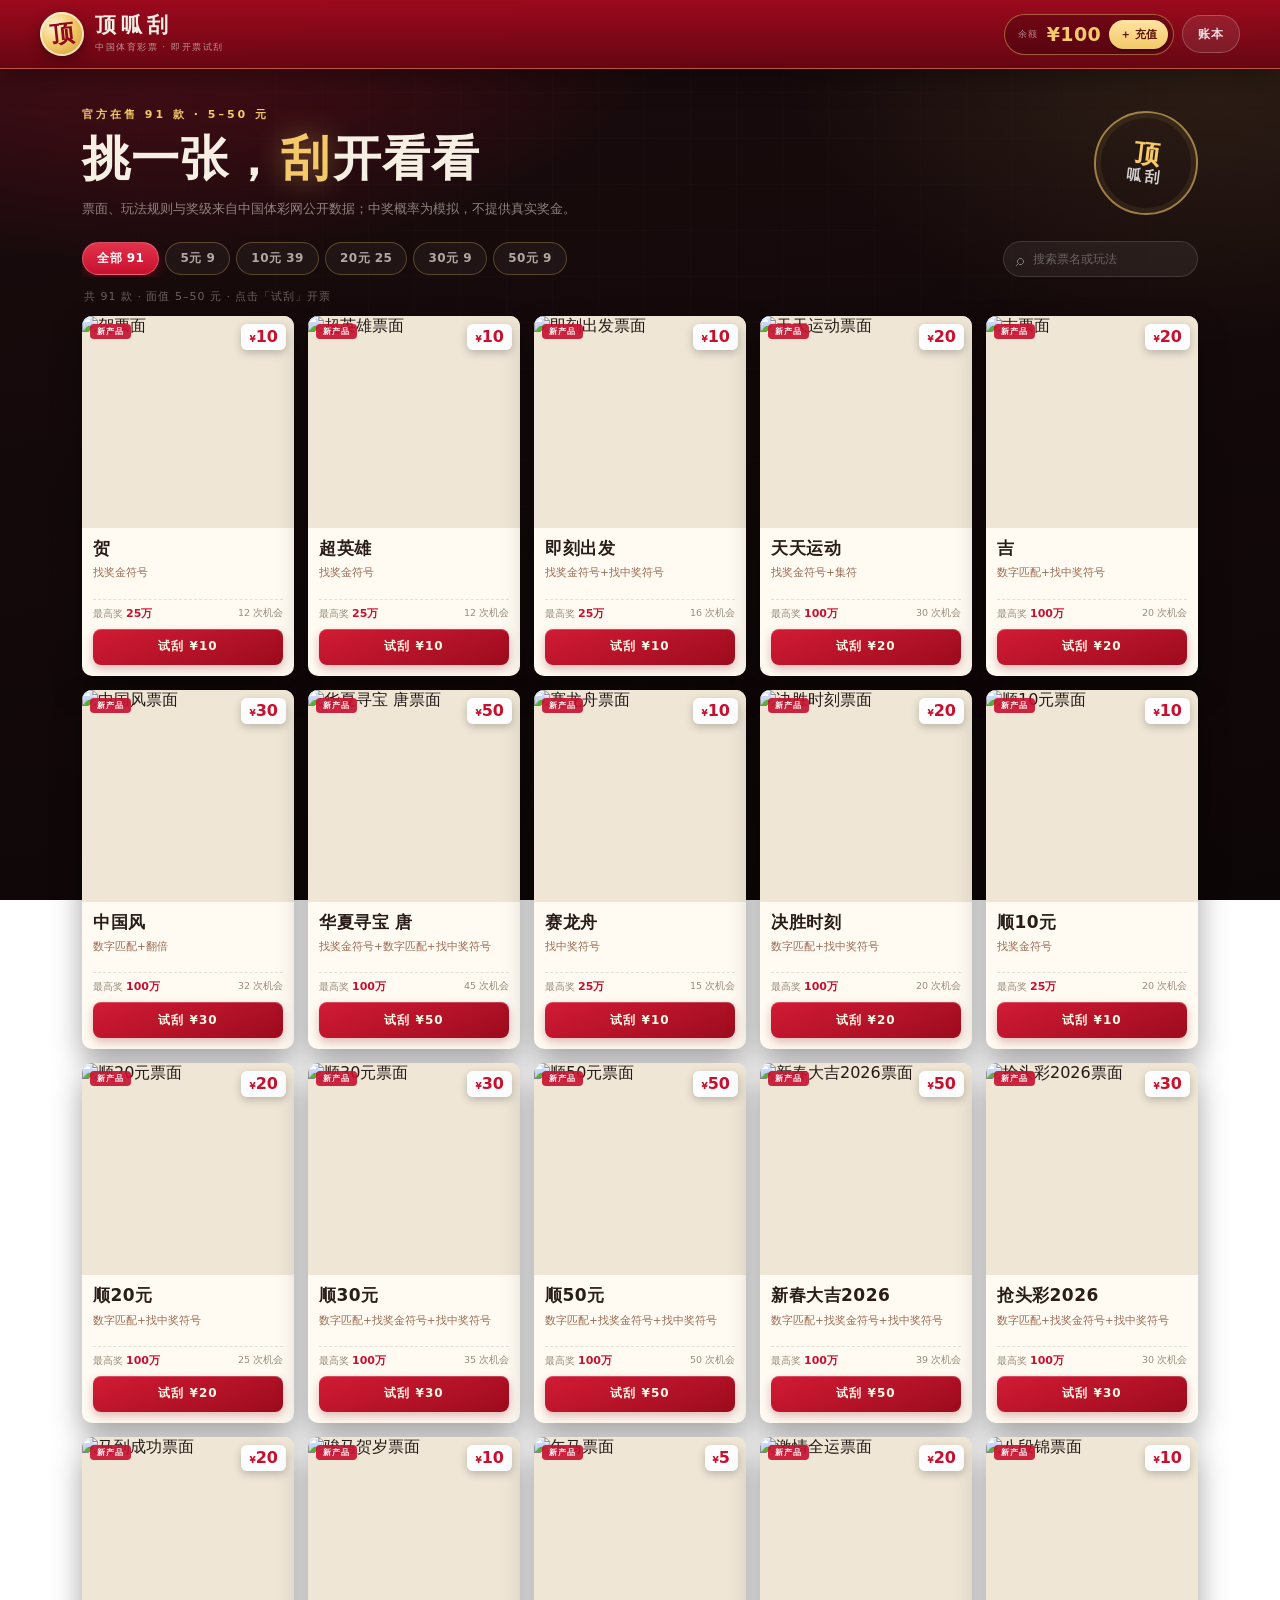
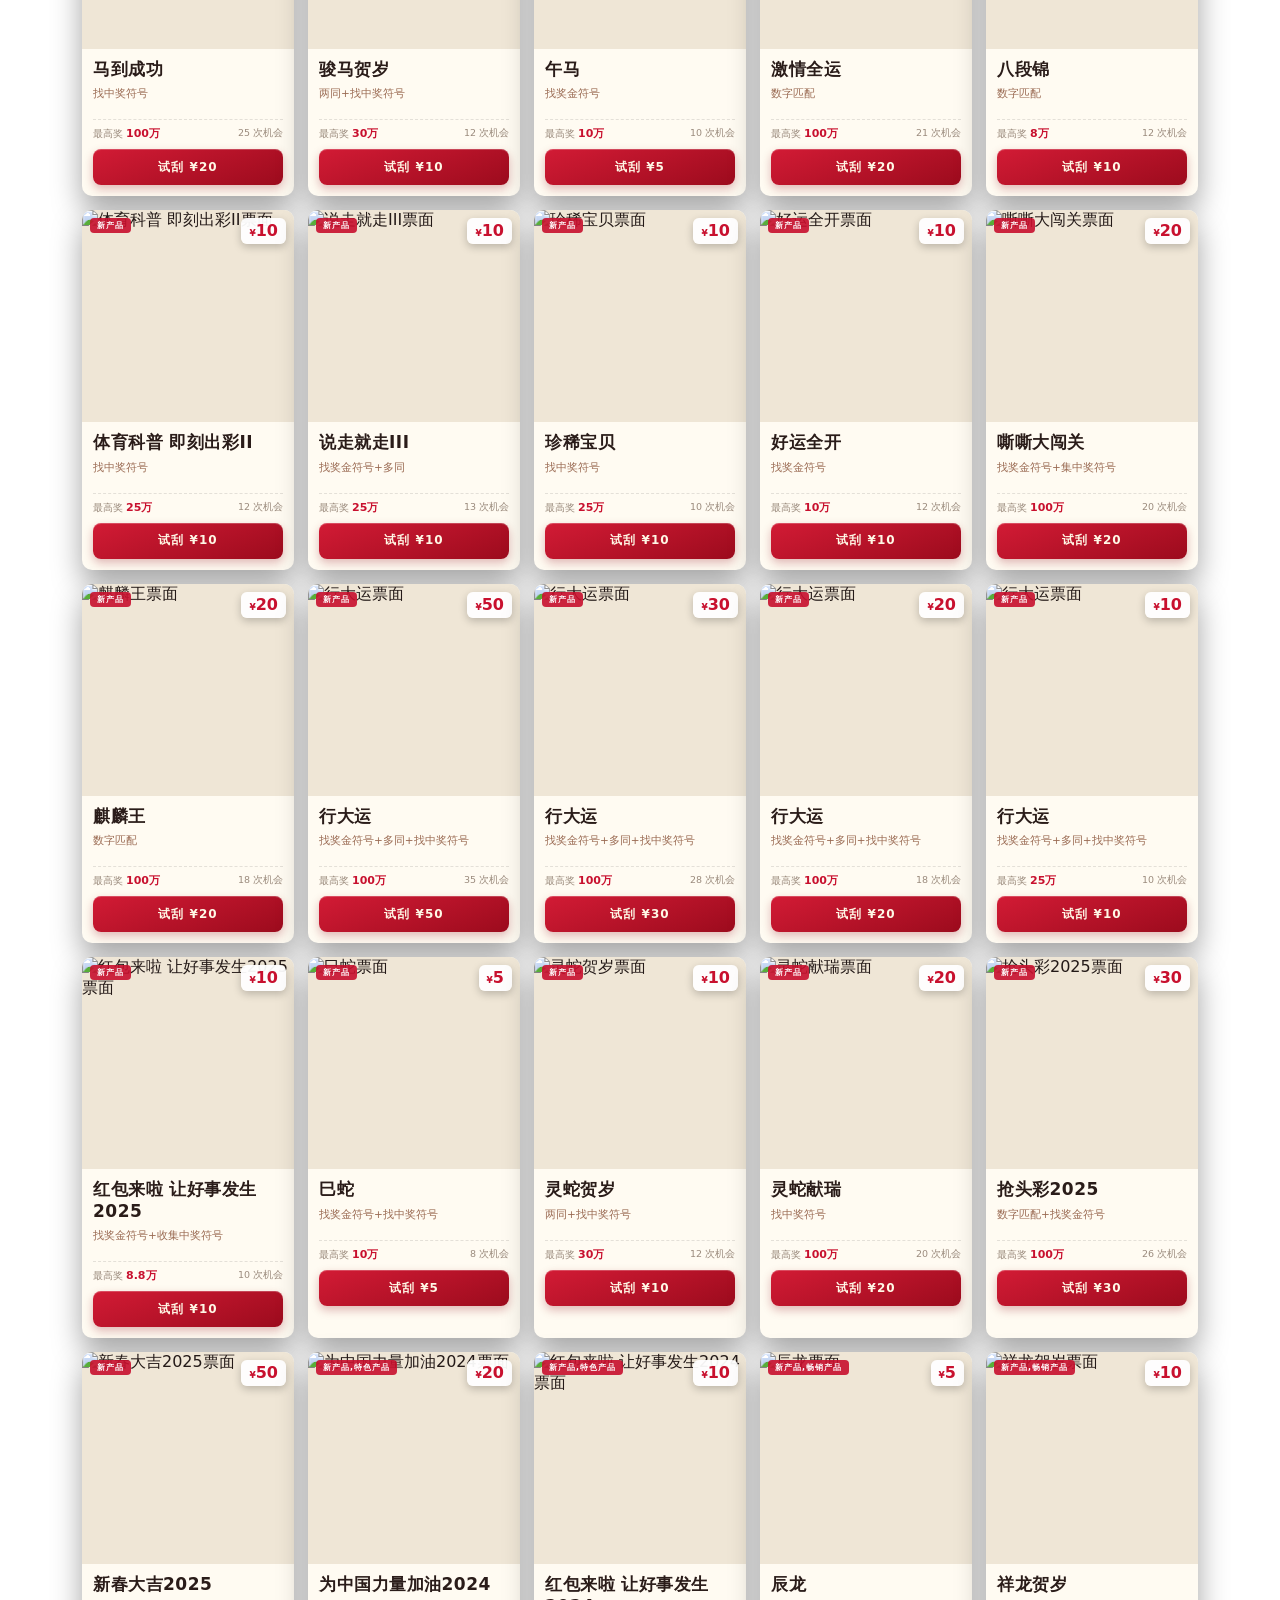
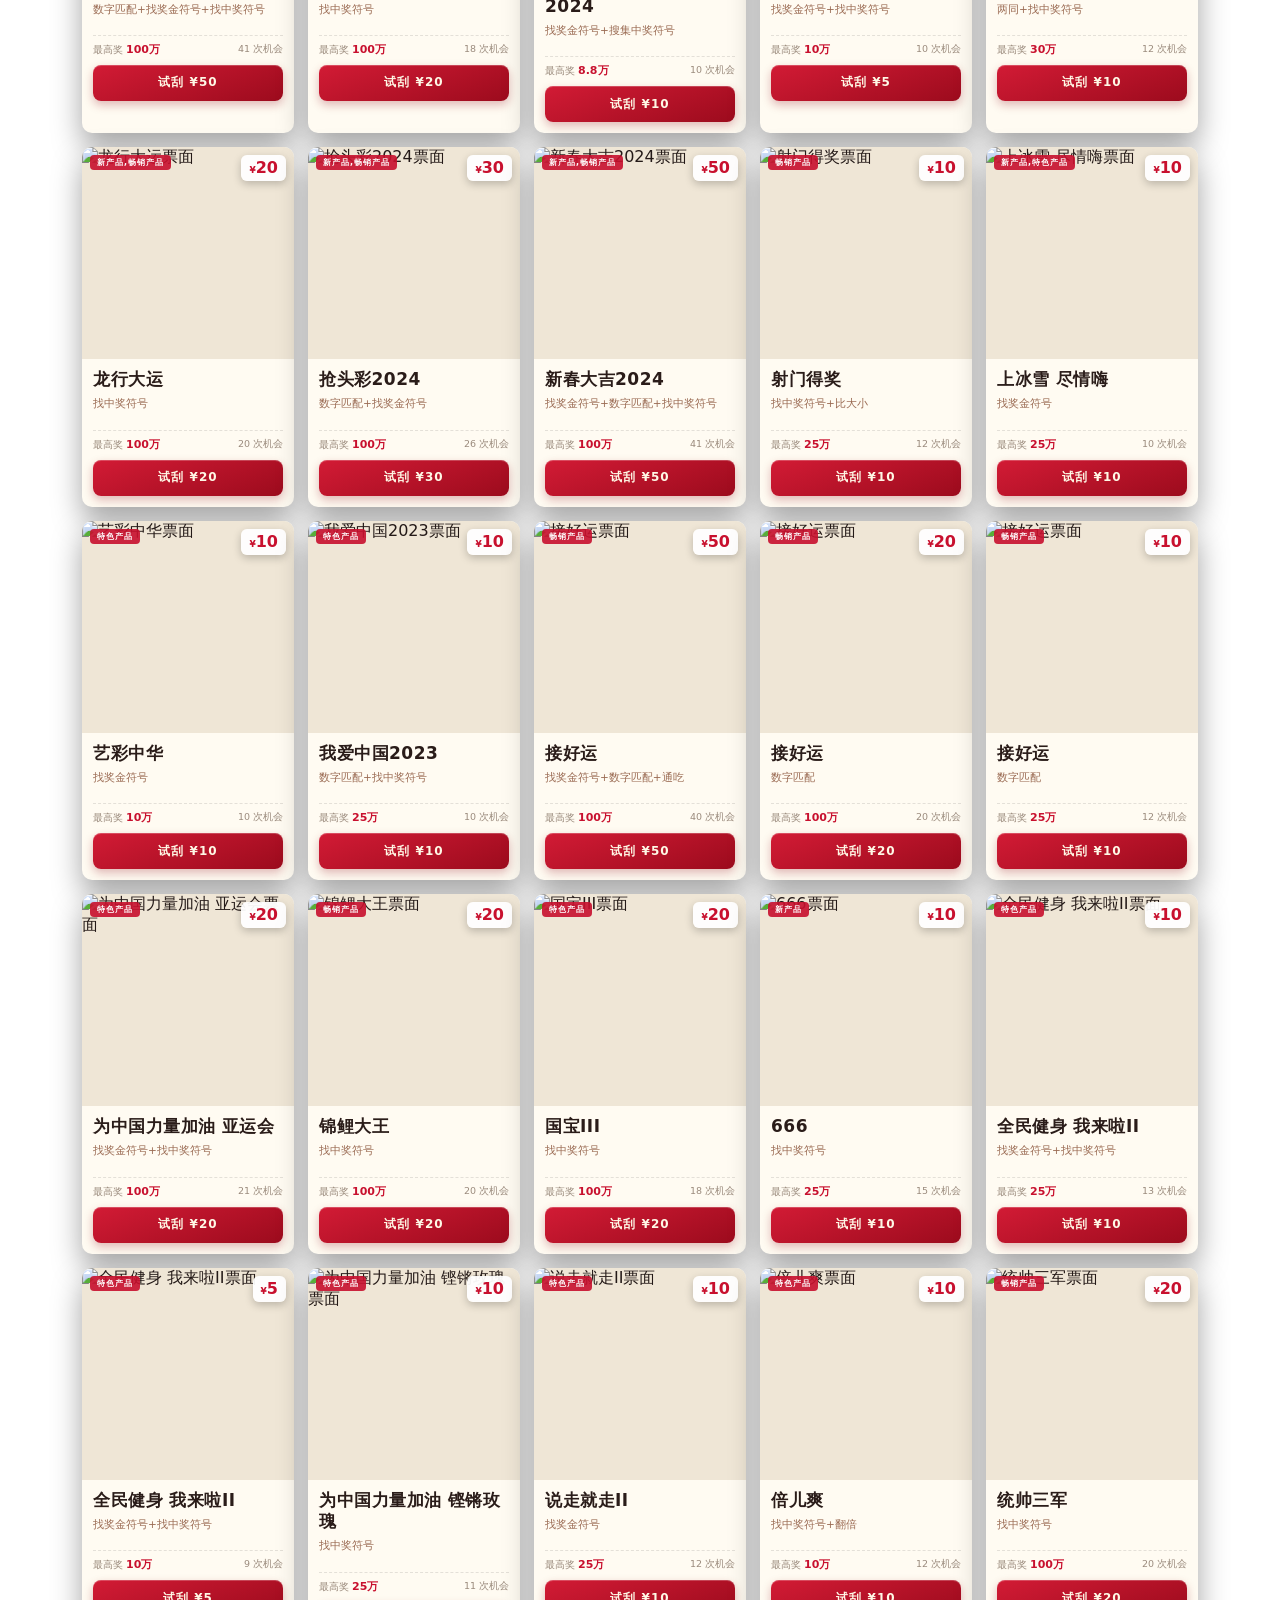
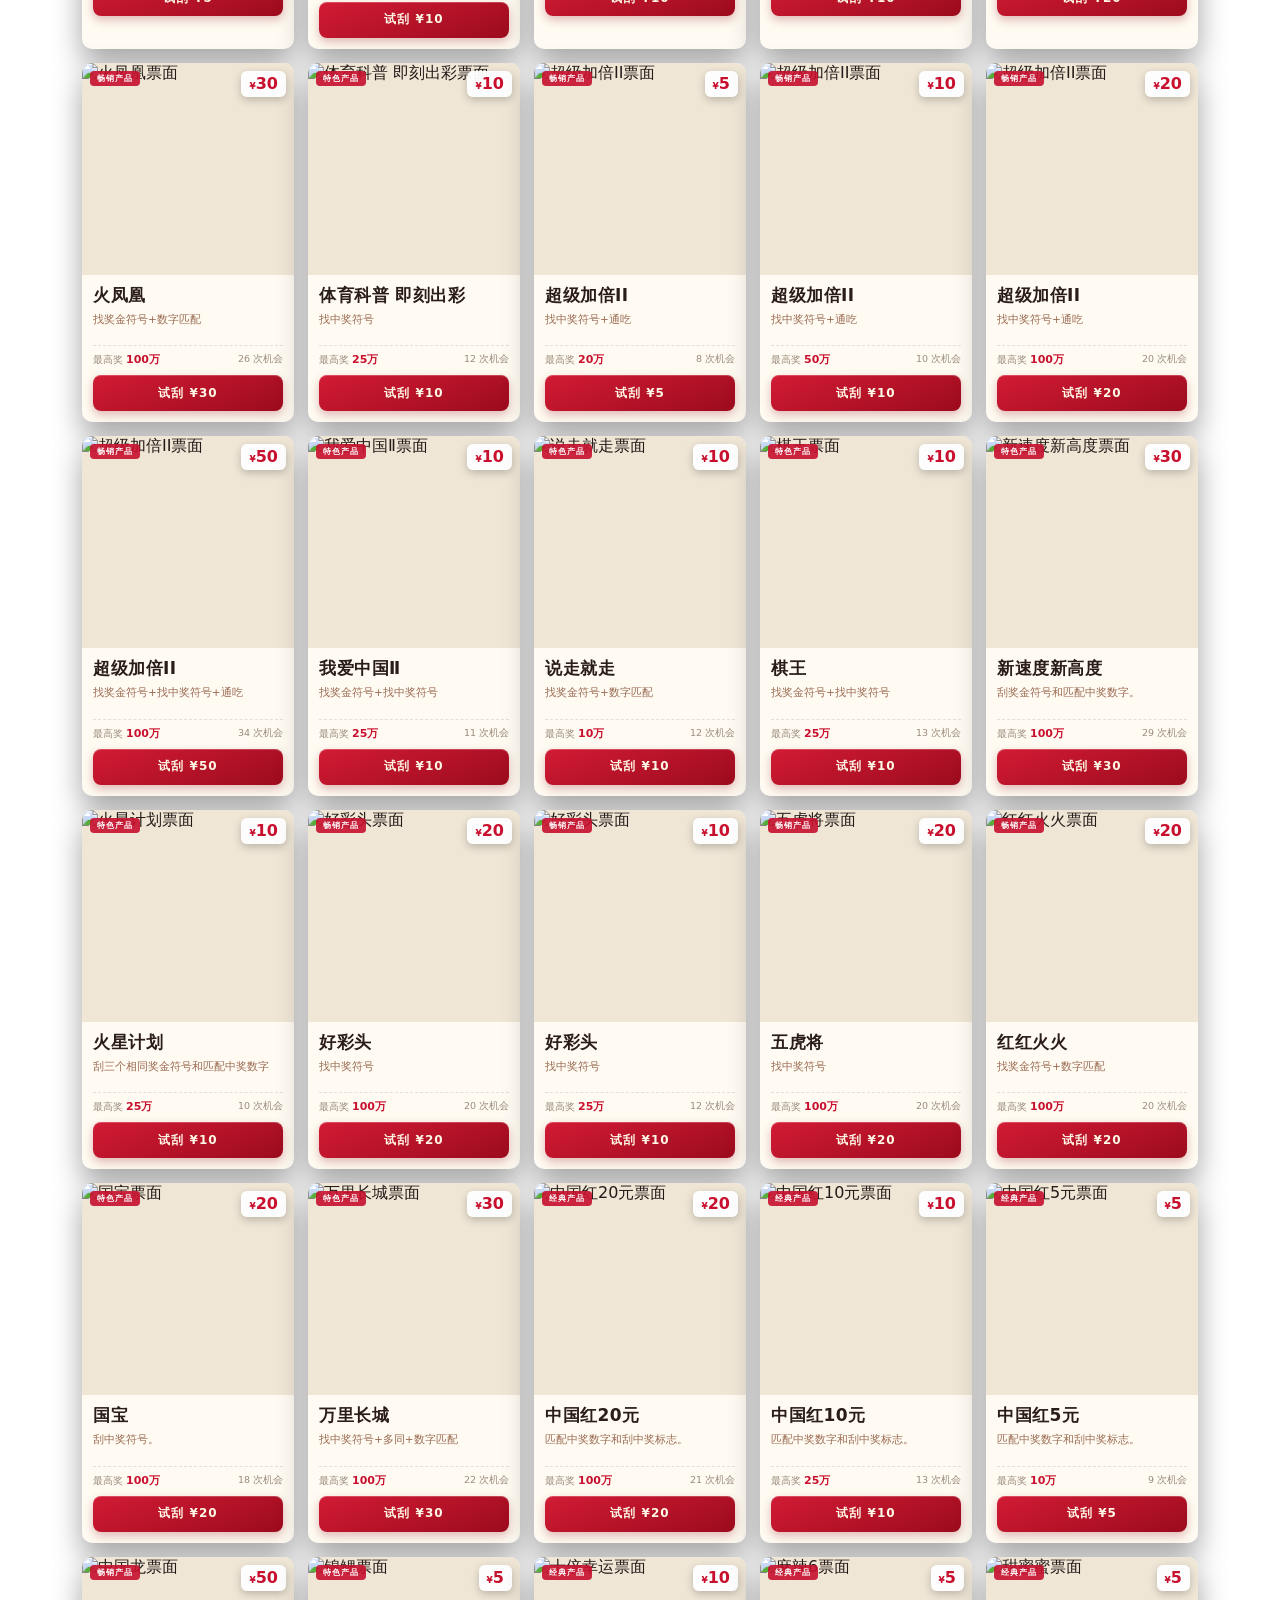
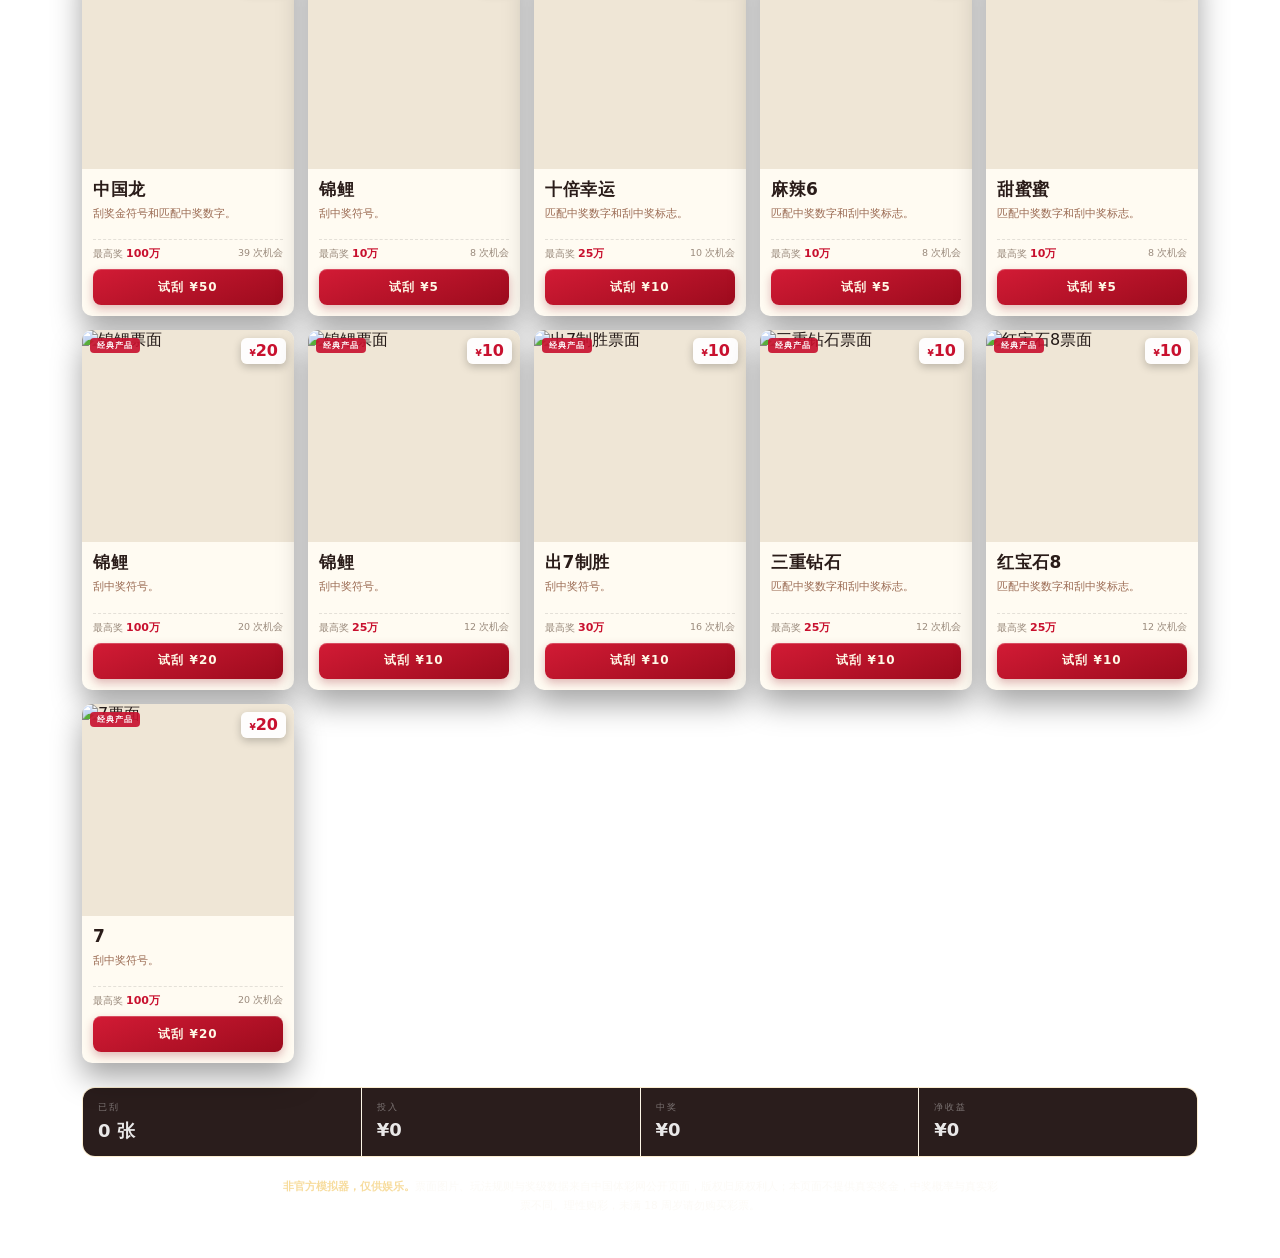
==== commit 25feabd0: "fix: 手机全宽与缓存版本号更新" ====
--- a/sporttery/index.html
+++ b/sporttery/index.html
@@ -8,7 +8,7 @@
   <meta http-equiv="Pragma" content="no-cache">
   <meta http-equiv="Expires" content="0">
   <title>顶呱刮 · 在线试刮</title>
-  <link rel="stylesheet" href="styles.css?v=20261124b">
+  <link rel="stylesheet" href="styles.css?v=20261124c">
 </head>
 <body>
   <header class="topbar">
@@ -169,7 +169,7 @@
 
   <div class="toast" id="toast" role="status" aria-live="polite"></div>
 
-  <script src="tickets.js?v=20261124b"></script>
-  <script src="app.js?v=20261124b"></script>
+  <script src="tickets.js?v=20261124c"></script>
+  <script src="app.js?v=20261124c"></script>
 </body>
 </html>
